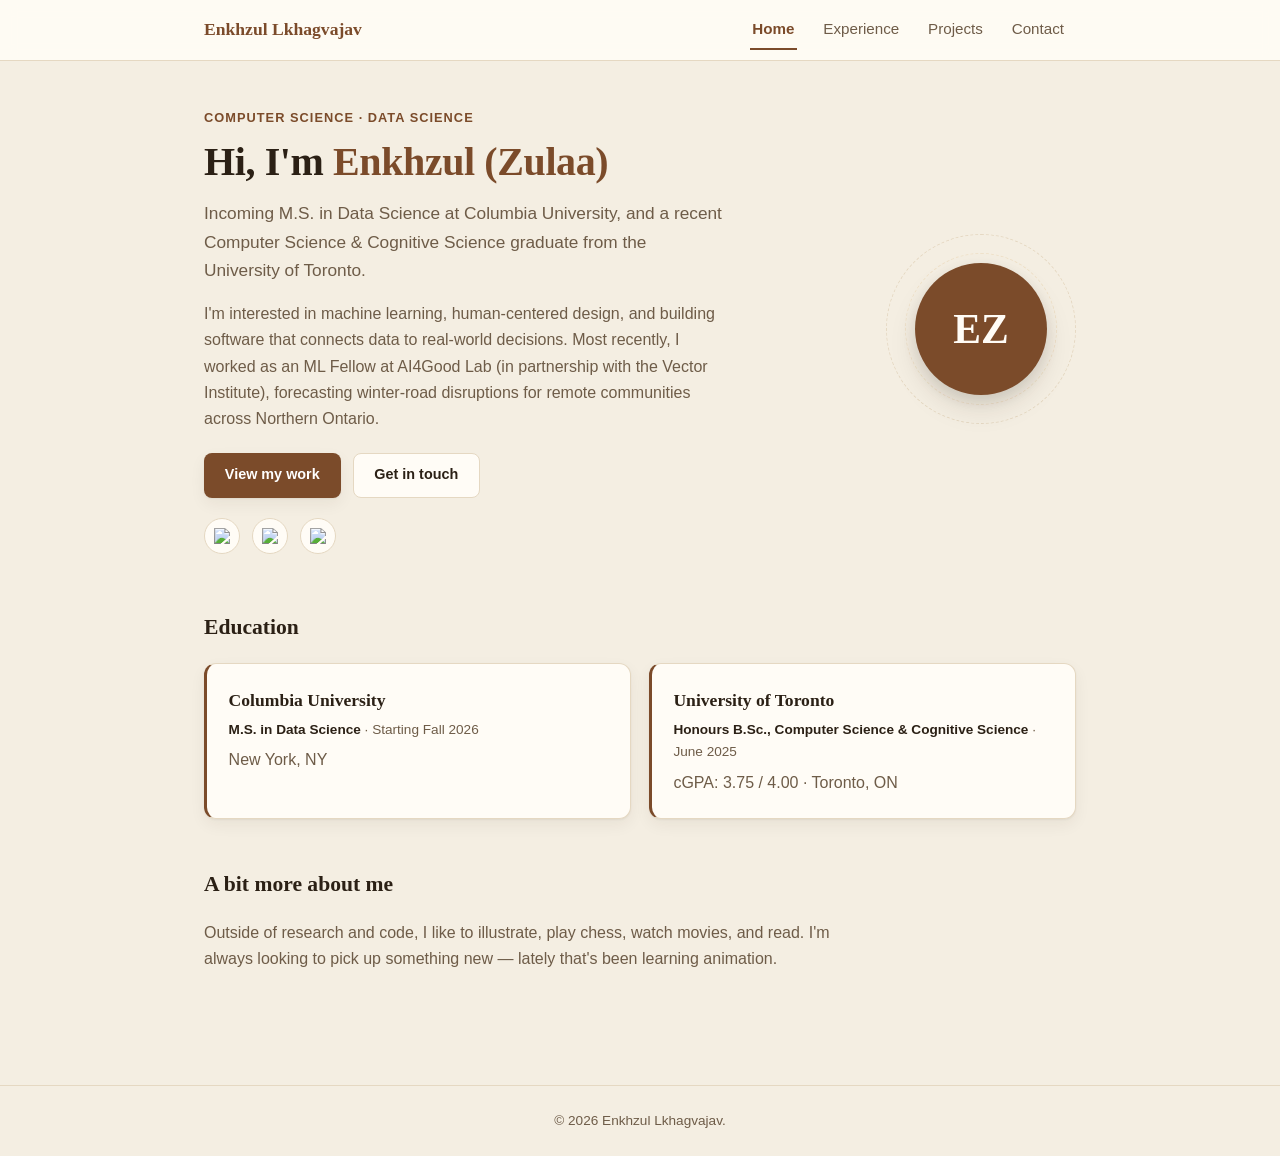
==== index.html @ 67dcfff5 "Update website" ====
<!DOCTYPE html>
<html>
  <head>
    <meta name="viewport" content="width=device-width, initial-scale=1.0" />
    <link rel="stylesheet" href="style.css" />
    <title>Enkhzul Lkhagvajav</title>
  </head>
  <body id="profile">
    <header>
      <div class="nav-inner">
        <a href="index.html" class="brand">Enkhzul Lkhagvajav</a>
        <ul id="navbar">
          <li><a href="index.html" id="active">Home</a></li>
          <li><a href="experience.html">Experience</a></li>
          <li><a href="projects.html">Projects</a></li>
          <li><a href="contact.html">Contact</a></li>
        </ul>
      </div>
    </header>
    <main>
      <section class="hero">
        <div class="hero-text">
          <span class="eyebrow">Computer Science &middot; Data Science</span>
          <h1>Hi, I'm <span class="name-accent">Enkhzul (Zulaa)</span></h1>
          <p class="tagline">
            Incoming M.S. in Data Science at Columbia University, and a recent
            Computer Science &amp; Cognitive Science graduate from the
            University of Toronto.
          </p>
          <p class="lead">
            I'm interested in machine learning, human-centered design, and
            building software that connects data to real-world decisions.
            Most recently, I worked as an ML Fellow at AI4Good Lab (in
            partnership with the Vector Institute), forecasting winter-road
            disruptions for remote communities across Northern Ontario.
          </p>
          <div class="cta-row">
            <a href="projects.html" class="btn btn-primary">View my work</a>
            <a href="contact.html" class="btn btn-secondary">Get in touch</a>
          </div>
          <div class="social-row">
            <a href="https://github.com/Zulaa123" aria-label="GitHub">
              <img src="logos/github.png" alt="GitHub" />
            </a>
            <a href="https://www.linkedin.com/in/lk-zul/" aria-label="LinkedIn">
              <img src="logos/linkedin.png" alt="LinkedIn" />
            </a>
            <a
              href="mailto:zulaa.lkhagvajav@mail.utoronto.ca?subject=More%20info...&body=I%20was%20on%20your%20website%20and%20would%20like%20to%20learn%20more%20about%3A%0D%0A%0D%0A"
              aria-label="Email"
            >
              <img src="logos/email.png" alt="Email" />
            </a>
          </div>
        </div>
        <div class="hero-visual" aria-hidden="true">
          <div class="hero-ring"></div>
          <div class="monogram">EZ</div>
        </div>
      </section>

      <section>
        <h2>Education</h2>
        <div class="card-grid">
          <div class="info-card">
            <h3>Columbia University</h3>
            <p class="meta"><strong>M.S. in Data Science</strong> &middot; Starting Fall 2026</p>
            <p>New York, NY</p>
          </div>
          <div class="info-card">
            <h3>University of Toronto</h3>
            <p class="meta">
              <strong>Honours B.Sc., Computer Science &amp; Cognitive Science</strong>
              &middot; June 2025
            </p>
            <p>cGPA: 3.75 / 4.00 &middot; Toronto, ON</p>
          </div>
        </div>
      </section>

      <section>
        <h2>A bit more about me</h2>
        <p class="lead" style="max-width: 640px">
          Outside of research and code, I like to illustrate, play chess,
          watch movies, and read. I'm always looking to pick up something
          new &mdash; lately that's been learning animation.
        </p>
      </section>
    </main>
    <footer id="footer">
      <p>&copy; 2026 Enkhzul Lkhagvajav.</p>
    </footer>
  </body>
</html>
---- style.css ----
:root {
  --bg: #f4eee2;
  --surface: #fffcf6;
  --text: #2b2015;
  --text-muted: #6e5c48;
  --border: #e5d8c2;
  --accent: #7b4b2a;
  --accent-soft: #efe1c9;
  --gradient: linear-gradient(135deg, #6f4a2c 0%, #a8703f 100%);
  --font-serif: Georgia, "Iowan Old Style", "Palatino Linotype", "Book Antiqua", serif;
  --radius: 12px;
  --radius-sm: 8px;
  --shadow: 0 1px 2px rgba(43, 32, 21, 0.06), 0 6px 16px rgba(43, 32, 21, 0.06);
  --shadow-hover: 0 6px 14px rgba(43, 32, 21, 0.1), 0 14px 28px rgba(43, 32, 21, 0.1);
}

* {
  box-sizing: border-box;
  margin: 0;
  padding: 0;
}

body {
  font-family: -apple-system, BlinkMacSystemFont, "Segoe UI", Roboto, Helvetica, Arial, sans-serif;
  background-color: var(--bg);
  color: var(--text);
  min-height: 100vh;
  line-height: 1.65;
}

img {
  max-width: 100%;
  display: block;
}

a {
  color: inherit;
}

/* ---------- Header / Nav ---------- */
header {
  position: fixed;
  top: 0;
  width: 100%;
  height: 3.8rem;
  background-color: rgba(255, 252, 246, 0.9);
  backdrop-filter: saturate(140%) blur(8px);
  -webkit-backdrop-filter: saturate(140%) blur(8px);
  border-bottom: 1px solid var(--border);
  display: flex;
  align-items: center;
  z-index: 100;
}

.nav-inner {
  width: 100%;
  max-width: 920px;
  margin: 0 auto;
  padding: 0 1.5rem;
  display: flex;
  align-items: center;
  justify-content: space-between;
}

.brand {
  font-family: var(--font-serif);
  font-weight: 700;
  font-size: 1.1rem;
  text-decoration: none;
  color: var(--accent);
}

ul#navbar {
  list-style-type: none;
  display: flex;
  gap: 0.3rem;
}

ul#navbar li {
  display: contents;
}

ul#navbar a {
  padding: 0.4rem 0.15rem;
  margin: 0 0.6rem;
  text-decoration: none;
  font-size: 0.95rem;
  font-weight: 500;
  color: var(--text-muted);
  border-bottom: 2px solid transparent;
  transition: color 0.15s ease, border-color 0.15s ease;
}

ul#navbar a:hover {
  color: var(--text);
  border-bottom-color: var(--border);
}

ul#navbar a#active {
  color: var(--accent);
  font-weight: 700;
  border-bottom-color: var(--accent);
}

/* ---------- Layout ---------- */
main {
  max-width: 920px;
  margin: 0 auto;
  padding: 6.5rem 1.5rem 4rem;
}

section {
  margin-bottom: 3rem;
}

h1 {
  font-family: var(--font-serif);
  font-size: 2.1rem;
  font-weight: 700;
  letter-spacing: -0.01em;
  color: var(--text);
}

h2 {
  font-family: var(--font-serif);
  font-size: 1.35rem;
  font-weight: 700;
  color: var(--text);
  margin-bottom: 1.1rem;
}

h3 {
  font-family: var(--font-serif);
  font-size: 1.1rem;
  font-weight: 700;
  color: var(--text);
}

p {
  color: var(--text-muted);
}

.eyebrow {
  display: inline-block;
  font-size: 0.8rem;
  font-weight: 700;
  text-transform: uppercase;
  letter-spacing: 0.08em;
  color: var(--accent);
  margin-bottom: 0.6rem;
}

/* ---------- Hero (Home) ---------- */
.hero {
  display: flex;
  align-items: center;
  gap: 2.5rem;
  margin-bottom: 3.5rem;
}

.hero-text {
  flex: 1 1 420px;
  max-width: 520px;
}

.hero h1 {
  font-size: 2.5rem;
  line-height: 1.2;
  margin-bottom: 0.85rem;
}

.name-accent {
  color: var(--accent);
}

.tagline {
  font-size: 1.08rem;
  color: var(--text-muted);
  margin-bottom: 1rem;
}

.hero p.lead {
  font-size: 1rem;
  color: var(--text-muted);
  margin-bottom: 1rem;
}

.hero-visual {
  position: relative;
  flex: 0 0 auto;
  width: 190px;
  height: 190px;
  display: flex;
  align-items: center;
  justify-content: center;
  margin-left: auto;
}

.hero-ring {
  position: absolute;
  width: 100%;
  height: 100%;
  border-radius: 50%;
  border: 1px dashed var(--border);
}

.hero-ring::before {
  content: "";
  position: absolute;
  inset: 18px;
  border-radius: 50%;
  border: 1px dashed var(--accent-soft);
}

.monogram {
  position: relative;
  width: 132px;
  height: 132px;
  border-radius: 50%;
  background-color: var(--accent);
  color: #fffcf6;
  display: flex;
  align-items: center;
  justify-content: center;
  font-family: var(--font-serif);
  font-size: 2.6rem;
  font-weight: 700;
  box-shadow: var(--shadow-hover);
  z-index: 1;
}

.cta-row {
  display: flex;
  gap: 0.75rem;
  margin-top: 1.25rem;
  flex-wrap: wrap;
}

.btn {
  display: inline-flex;
  align-items: center;
  gap: 0.4rem;
  padding: 0.6rem 1.3rem;
  border-radius: var(--radius-sm);
  font-weight: 700;
  font-size: 0.9rem;
  text-decoration: none;
  transition: transform 0.15s ease, box-shadow 0.15s ease, filter 0.15s ease, background-color 0.15s ease;
}

.btn-primary {
  background-color: var(--accent);
  color: #fff;
  box-shadow: var(--shadow);
}

.btn-primary:hover {
  background-color: #63401f;
  transform: translateY(-1px);
  box-shadow: var(--shadow-hover);
}

.btn-secondary {
  background-color: var(--surface);
  color: var(--text);
  border: 1px solid var(--border);
}

.btn-secondary:hover {
  border-color: var(--accent);
  color: var(--accent);
  transform: translateY(-1px);
}

.social-row {
  display: flex;
  gap: 0.75rem;
  margin-top: 1.25rem;
}

.social-row a {
  width: 36px;
  height: 36px;
  border-radius: 50%;
  background-color: var(--surface);
  border: 1px solid var(--border);
  display: flex;
  align-items: center;
  justify-content: center;
  transition: transform 0.15s ease, box-shadow 0.15s ease, border-color 0.15s ease, background-color 0.15s ease;
}

.social-row a:hover {
  border-color: var(--accent);
  transform: translateY(-2px);
  box-shadow: var(--shadow-hover);
  background-color: var(--accent);
}

.social-row a:hover img {
  filter: brightness(0) invert(1);
}

.social-row img {
  width: 16px;
  height: 16px;
  object-fit: contain;
}

/* ---------- Highlight / Education cards ---------- */
.card-grid {
  display: grid;
  grid-template-columns: repeat(auto-fit, minmax(240px, 1fr));
  gap: 1.1rem;
}

.info-card {
  position: relative;
  background-color: var(--surface);
  border: 1px solid var(--border);
  border-left: 3px solid var(--accent);
  border-radius: var(--radius);
  padding: 1.35rem;
  box-shadow: var(--shadow);
  transition: box-shadow 0.15s ease, transform 0.15s ease;
}

.info-card:hover {
  box-shadow: var(--shadow-hover);
  transform: translateY(-2px);
}

.info-card h3 {
  margin-bottom: 0.25rem;
}

.info-card .meta {
  font-size: 0.85rem;
  color: var(--text-muted);
  margin-bottom: 0.4rem;
}

.info-card .meta strong {
  color: var(--text);
}

/* ---------- Timeline (Experience) ---------- */
.timeline {
  display: flex;
  flex-direction: column;
  gap: 1.25rem;
}

.timeline-item {
  position: relative;
  background-color: var(--surface);
  border: 1px solid var(--border);
  border-left: 3px solid var(--accent);
  border-radius: var(--radius);
  padding: 1.25rem 1.5rem 1.25rem 1.75rem;
  box-shadow: var(--shadow);
  transition: box-shadow 0.15s ease, transform 0.15s ease;
}

.timeline-item:hover {
  box-shadow: var(--shadow-hover);
  transform: translateY(-2px);
}

.timeline-header {
  display: flex;
  justify-content: space-between;
  align-items: baseline;
  flex-wrap: wrap;
  gap: 0.4rem;
  margin-bottom: 0.15rem;
}

.timeline-role {
  font-weight: 700;
  font-size: 1rem;
}

.timeline-date {
  font-size: 0.82rem;
  font-weight: 700;
  color: var(--accent);
  white-space: nowrap;
}

.timeline-org {
  font-size: 0.9rem;
  color: var(--text-muted);
  margin-bottom: 0.75rem;
}

.timeline-item ul {
  padding-left: 1.15rem;
  color: var(--text-muted);
}

.timeline-item li {
  margin-bottom: 0.4rem;
  font-size: 0.95rem;
}

/* ---------- Projects ---------- */
.project-grid {
  display: flex;
  flex-direction: column;
  gap: 1.5rem;
}

.project-card {
  background-color: var(--surface);
  border: 1px solid var(--border);
  border-top: 3px solid var(--accent);
  border-radius: var(--radius);
  display: flex;
  flex-direction: column;
  overflow: hidden;
  box-shadow: var(--shadow);
  transition: box-shadow 0.15s ease, transform 0.15s ease;
}

.project-card:hover {
  box-shadow: var(--shadow-hover);
  transform: translateY(-3px);
}

.project-body {
  padding: 1.75rem 2rem;
  text-align: left;
  flex: 1;
  display: flex;
  flex-wrap: wrap;
  gap: 1.5rem 2.5rem;
}

.project-header {
  flex: 1 1 220px;
  max-width: 260px;
  display: flex;
  flex-direction: column;
}

.project-header h3 {
  margin-bottom: 0.4rem;
}

.project-tagline {
  font-size: 0.88rem;
  font-style: italic;
  color: var(--text-muted);
  margin-bottom: 0.75rem;
}

.project-body p {
  font-size: 0.92rem;
  margin: 0.5rem 0 1rem;
}

.project-link {
  display: inline-flex;
  align-items: center;
  gap: 0.35rem;
  font-size: 0.82rem;
  font-weight: 700;
  color: var(--accent);
  text-decoration: none;
  margin-bottom: 0.9rem;
}

.project-link:hover {
  text-decoration: underline;
}

.project-link img {
  width: 14px;
  height: 14px;
}

.project-list {
  list-style: disc;
  padding-left: 1.15rem;
  margin: 0;
  flex: 2 1 320px;
}

.project-list li {
  font-size: 0.92rem;
  color: var(--text-muted);
  margin-bottom: 0.45rem;
}

.project-list li:last-child {
  margin-bottom: 0;
}

.tag-row {
  display: flex;
  flex-wrap: wrap;
  gap: 0.4rem;
  margin-top: 0.75rem;
}

.tag {
  font-size: 0.75rem;
  font-weight: 700;
  color: var(--accent);
  background-color: var(--accent-soft);
  padding: 0.22rem 0.6rem;
  border-radius: 6px;
}

/* ---------- Skills ---------- */
.skills-row {
  display: flex;
  flex-wrap: wrap;
  gap: 0.75rem;
  margin-top: 1rem;
}

.skill-chip {
  display: flex;
  align-items: center;
  gap: 0.5rem;
  background-color: var(--surface);
  border: 1px solid var(--border);
  border-radius: var(--radius-sm);
  padding: 0.5rem 1rem 0.5rem 0.6rem;
  font-size: 0.88rem;
  font-weight: 700;
  box-shadow: var(--shadow);
  transition: transform 0.15s ease, box-shadow 0.15s ease;
}

.skill-chip:hover {
  transform: translateY(-2px);
  box-shadow: var(--shadow-hover);
}

.skill-chip img {
  width: 18px;
  height: 18px;
  object-fit: contain;
}

/* ---------- Contact ---------- */
.contact-card {
  position: relative;
  background-color: var(--surface);
  border: 1px solid var(--border);
  border-top: 3px solid var(--accent);
  border-radius: var(--radius);
  padding: 2.75rem 2rem;
  text-align: center;
  max-width: 440px;
  margin: 0 auto;
  box-shadow: var(--shadow);
}

.contact-card h1 {
  margin-bottom: 0.4rem;
}

.contact-card p {
  max-width: 36ch;
  margin: 0.75rem auto 0;
}

.contact-card .social-row {
  justify-content: center;
}

/* ---------- Footer ---------- */
footer {
  border-top: 1px solid var(--border);
  padding: 1.5rem;
  text-align: center;
}

footer p {
  color: var(--text-muted);
  font-size: 0.85rem;
}

/* ---------- Responsive ---------- */
@media only screen and (max-width: 720px) {
  .hero {
    flex-direction: column-reverse;
    text-align: center;
    gap: 2rem;
  }

  .hero-text {
    max-width: 100%;
  }

  .hero h1 {
    font-size: 2.1rem;
  }

  .hero-visual {
    width: 150px;
    height: 150px;
    margin: 0 auto;
  }

  .monogram {
    width: 108px;
    height: 108px;
    font-size: 2.1rem;
  }

  .cta-row,
  .social-row {
    justify-content: center;
  }

  main {
    padding-top: 6rem;
  }

  .nav-inner {
    flex-direction: column;
    gap: 0.25rem;
    padding: 0.5rem 1rem;
  }

  header {
    height: auto;
    padding: 0.4rem 0;
  }

  ul#navbar {
    gap: 0.1rem;
  }
}
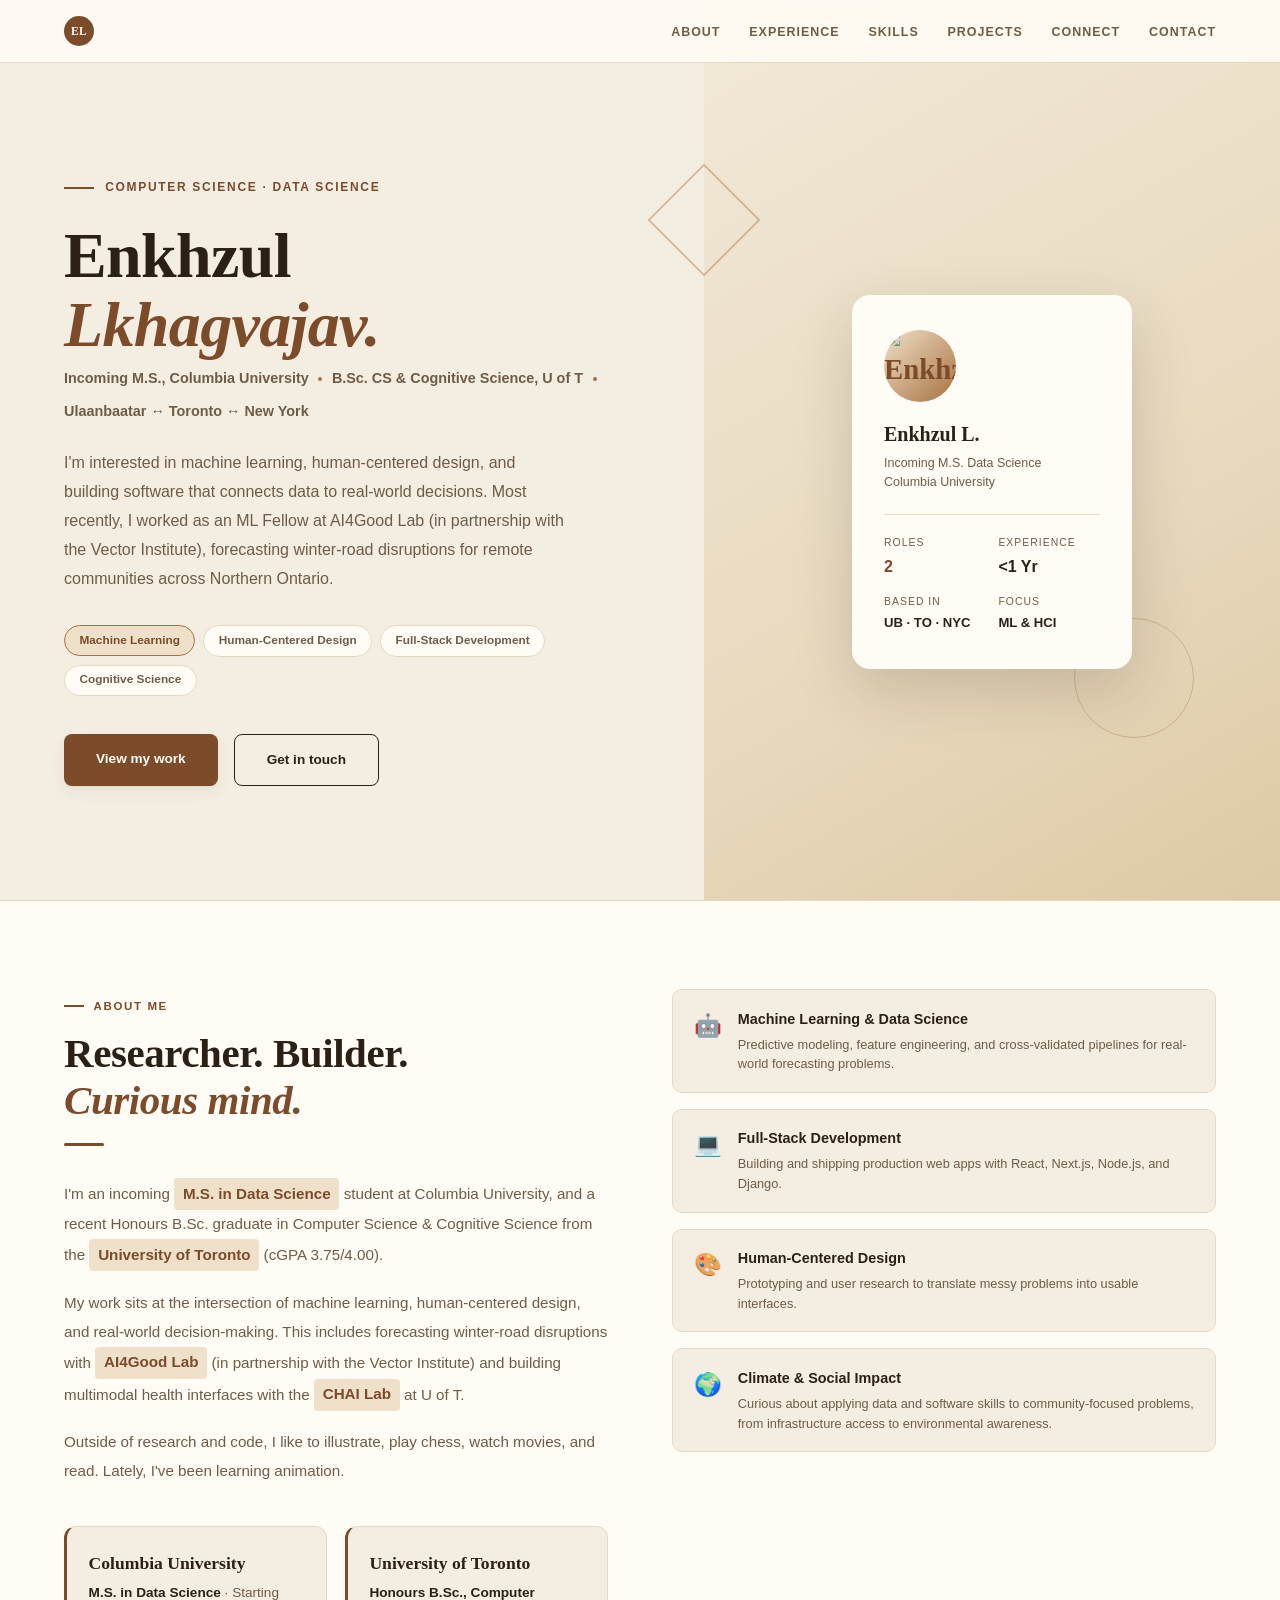
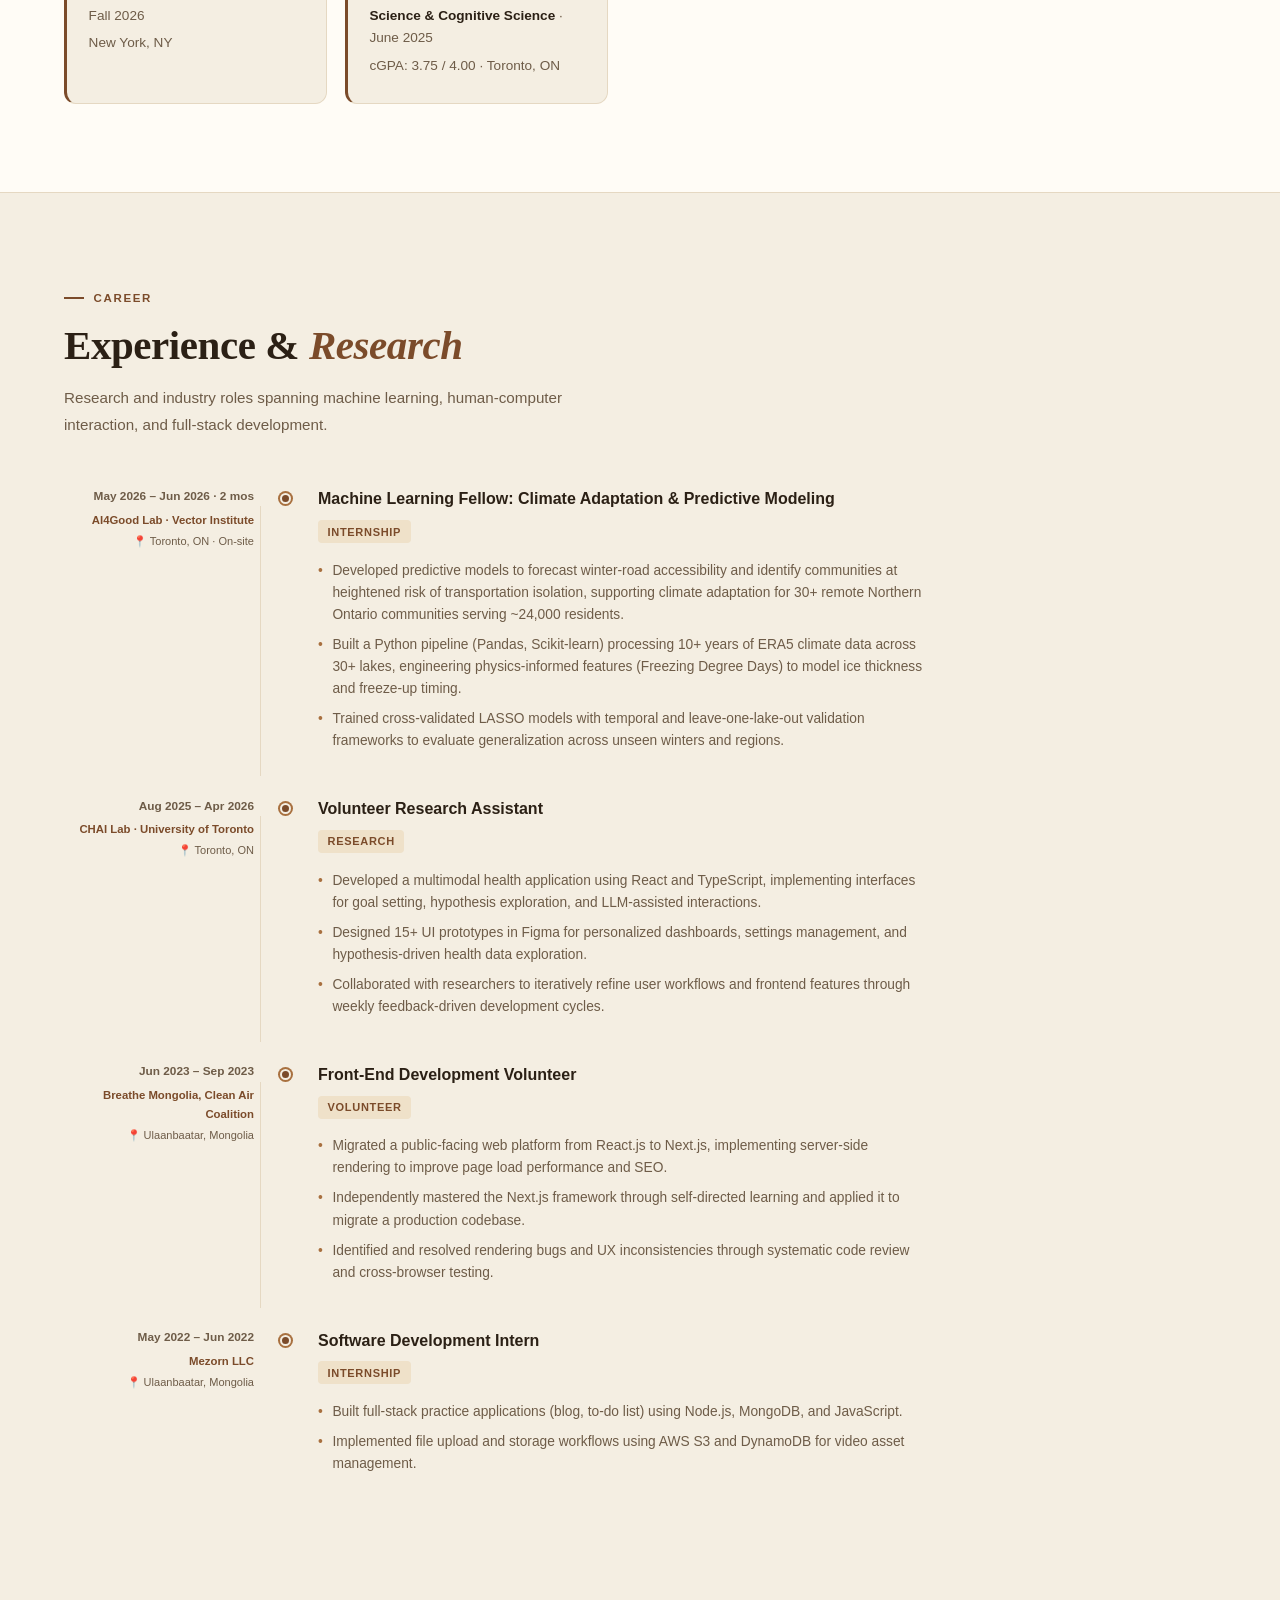
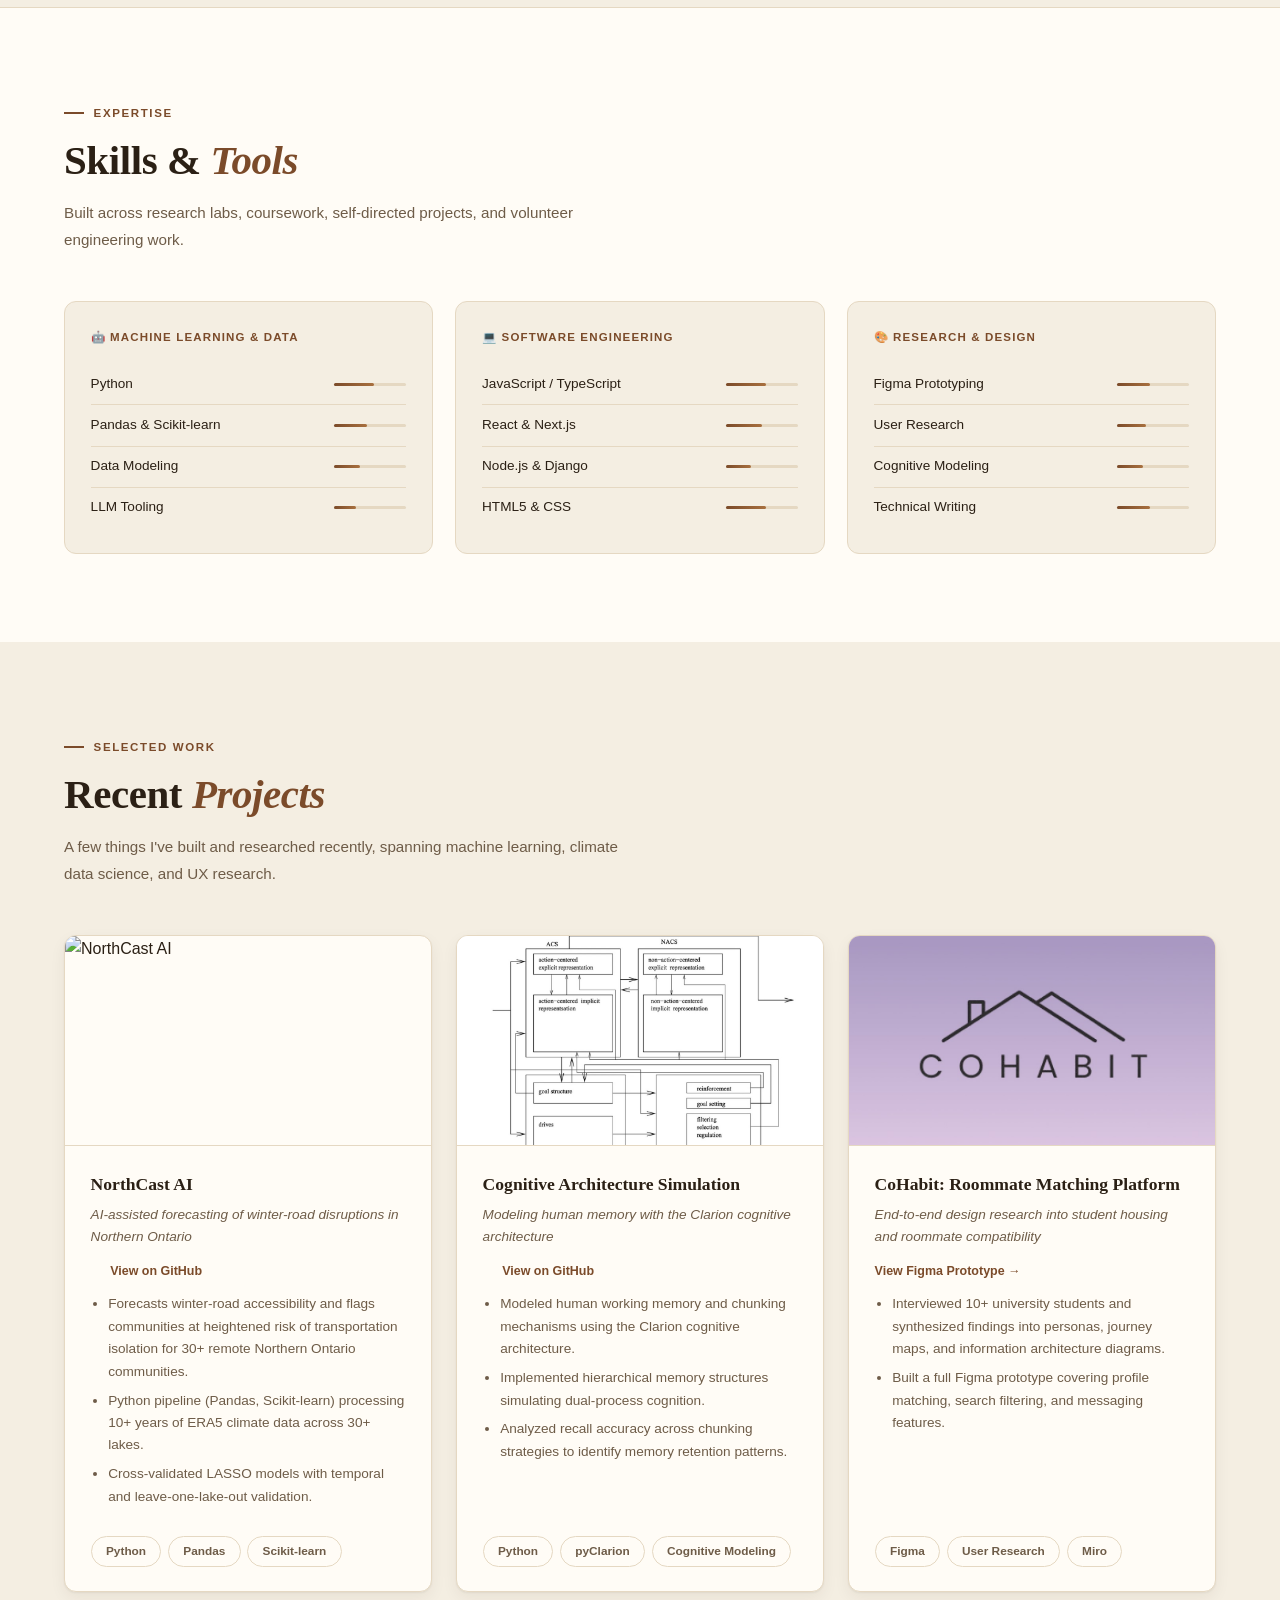
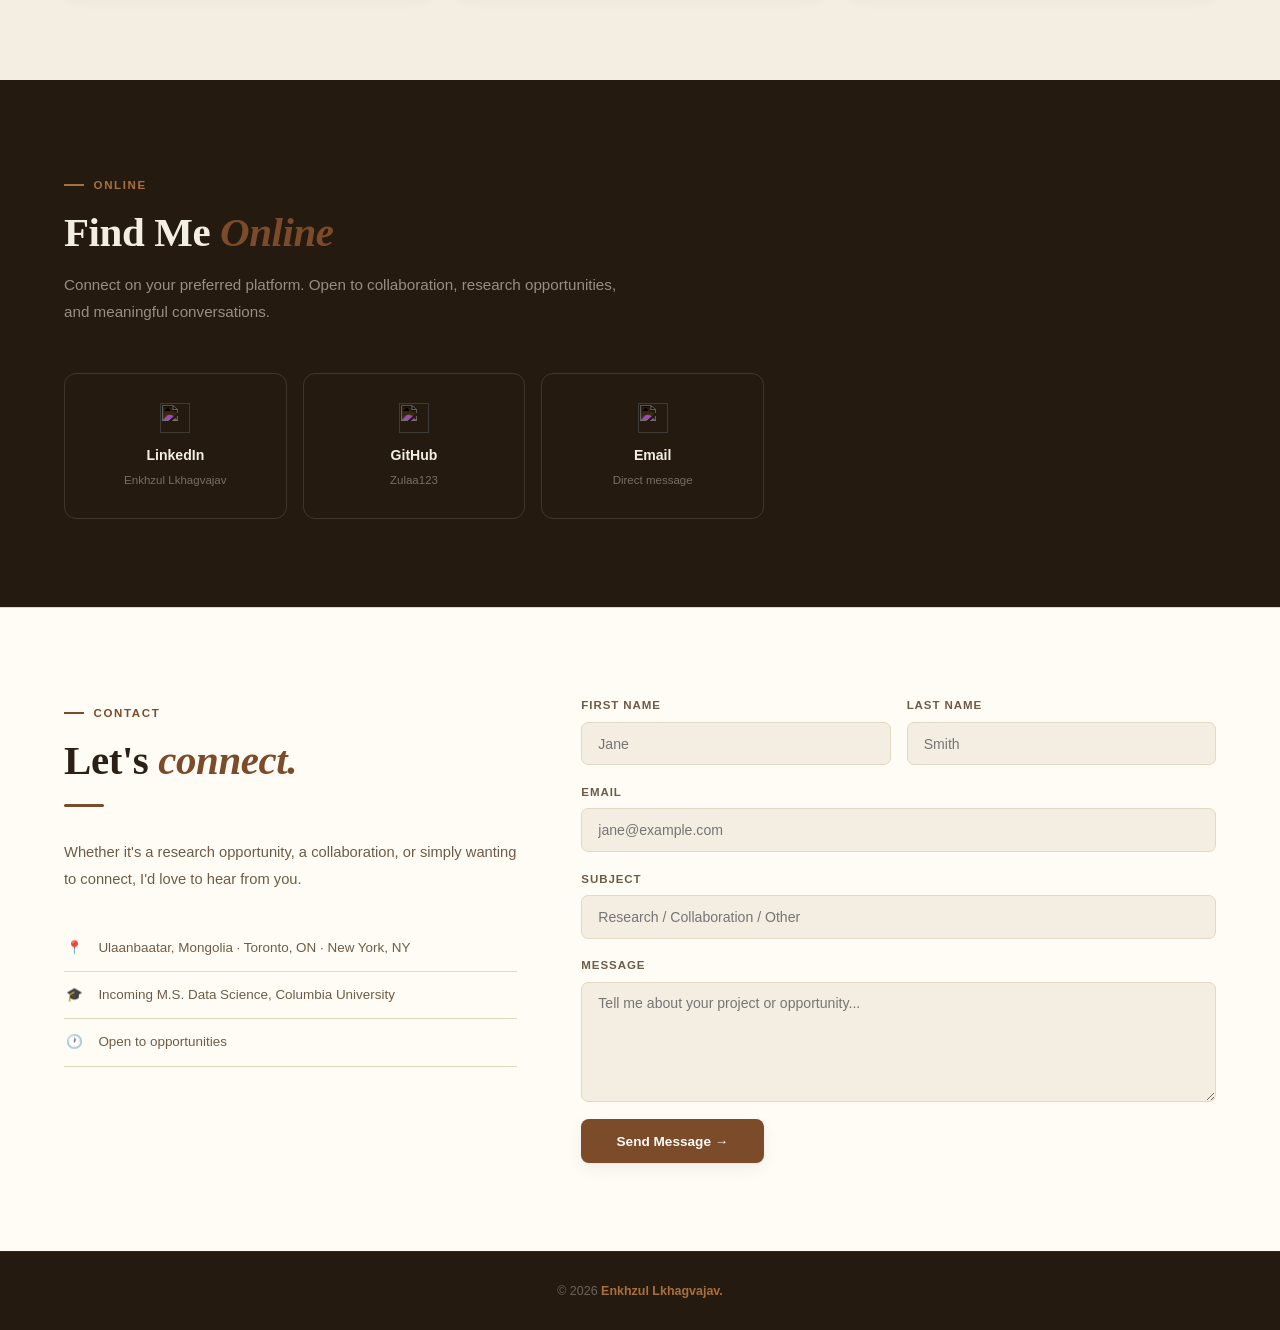
==== commit 4213576a: "Update the website" ====
--- a/index.html
+++ b/index.html
@@ -1,94 +1,691 @@
-<!DOCTYPE html>
-<html>
+<!doctype html>
+<html lang="en">
   <head>
+    <meta charset="UTF-8" />
     <meta name="viewport" content="width=device-width, initial-scale=1.0" />
     <link rel="stylesheet" href="style.css" />
     <title>Enkhzul Lkhagvajav</title>
   </head>
-  <body id="profile">
-    <header>
-      <div class="nav-inner">
-        <a href="index.html" class="brand">Enkhzul Lkhagvajav</a>
-        <ul id="navbar">
-          <li><a href="index.html" id="active">Home</a></li>
-          <li><a href="experience.html">Experience</a></li>
-          <li><a href="projects.html">Projects</a></li>
-          <li><a href="contact.html">Contact</a></li>
-        </ul>
-      </div>
-    </header>
-    <main>
-      <section class="hero">
-        <div class="hero-text">
-          <span class="eyebrow">Computer Science &middot; Data Science</span>
-          <h1>Hi, I'm <span class="name-accent">Enkhzul (Zulaa)</span></h1>
-          <p class="tagline">
-            Incoming M.S. in Data Science at Columbia University, and a recent
-            Computer Science &amp; Cognitive Science graduate from the
-            University of Toronto.
+  <body>
+    <nav>
+      <div class="nav-brand">
+        <span class="nav-monogram">EL</span>
+      </div>
+      <ul class="nav-links">
+        <li><a href="#about">About</a></li>
+        <li><a href="#experience">Experience</a></li>
+        <li><a href="#skills">Skills</a></li>
+        <li><a href="#projects">Projects</a></li>
+        <li><a href="#connect">Connect</a></li>
+        <li><a href="#contact">Contact</a></li>
+      </ul>
+    </nav>
+
+    <!-- HERO -->
+    <div class="hero">
+      <div class="hero-left">
+        <div class="eyebrow">Computer Science &middot; Data Science</div>
+        <h1>Enkhzul<br /><em>Lkhagvajav.</em></h1>
+        <div class="hero-role">
+          <span>Incoming M.S., Columbia University</span>
+          <div class="dot"></div>
+          <span>B.Sc. CS &amp; Cognitive Science, U of T</span>
+          <div class="dot"></div>
+          <span>Ulaanbaatar &harr; Toronto &harr; New York</span>
+        </div>
+        <p class="hero-bio">
+          I'm interested in machine learning, human-centered design, and
+          building software that connects data to real-world decisions. Most
+          recently, I worked as an ML Fellow at AI4Good Lab (in partnership with
+          the Vector Institute), forecasting winter-road disruptions for remote
+          communities across Northern Ontario.
+        </p>
+        <div class="tags">
+          <span class="tag accent">Machine Learning</span>
+          <span class="tag">Human-Centered Design</span>
+          <span class="tag">Full-Stack Development</span>
+          <span class="tag">Cognitive Science</span>
+        </div>
+        <div class="cta-row">
+          <a href="#projects" class="btn btn-primary">View my work</a>
+          <a href="#contact" class="btn btn-outline">Get in touch</a>
+        </div>
+      </div>
+
+      <div class="hero-right">
+        <div class="profile-card">
+          <div class="avatar">
+            <img src="portrait.jpg" alt="Enkhzul Lkhagvajav" />
+          </div>
+          <div class="profile-name">Enkhzul L.</div>
+          <div class="profile-sub">
+            Incoming M.S. Data Science<br />Columbia University
+          </div>
+          <div class="profile-stats">
+            <div>
+              <div class="pstat-label">Roles</div>
+              <div class="pstat-val accent">2</div>
+            </div>
+            <div>
+              <div class="pstat-label">Experience</div>
+              <div class="pstat-val">&lt;1 Yr</div>
+            </div>
+            <div>
+              <div class="pstat-label">Based In</div>
+              <div class="pstat-val" style="font-size: 0.82rem">
+                UB &middot; TO &middot; NYC
+              </div>
+            </div>
+            <div>
+              <div class="pstat-label">Focus</div>
+              <div class="pstat-val" style="font-size: 0.82rem">
+                ML &amp; HCI
+              </div>
+            </div>
+          </div>
+        </div>
+      </div>
+    </div>
+
+    <!-- ABOUT -->
+    <section id="about">
+      <div class="about-grid">
+        <div>
+          <div class="section-label">About Me</div>
+          <h2>Researcher. Builder.<br /><em>Curious mind.</em></h2>
+          <div class="divider"></div>
+          <div class="about-copy">
+            <p>
+              I'm an incoming
+              <span class="highlight">M.S. in Data Science</span>
+              student at Columbia University, and a recent Honours B.Sc.
+              graduate in Computer Science &amp; Cognitive Science from the
+              <span class="highlight">University of Toronto</span> (cGPA
+              3.75/4.00).
+            </p>
+            <p>
+              My work sits at the intersection of machine learning,
+              human-centered design, and real-world decision-making. This
+              includes forecasting winter-road disruptions with
+              <span class="highlight">AI4Good Lab</span> (in partnership with
+              the Vector Institute) and building multimodal health interfaces
+              with the <span class="highlight">CHAI Lab</span> at U of T.
+            </p>
+            <p>
+              Outside of research and code, I like to illustrate, play chess,
+              watch movies, and read. Lately, I've been learning animation.
+            </p>
+          </div>
+          <div class="edu-row">
+            <div class="edu-card">
+              <h3>Columbia University</h3>
+              <p class="meta">
+                <strong>M.S. in Data Science</strong> &middot; Starting Fall
+                2026
+              </p>
+              <p class="meta">New York, NY</p>
+            </div>
+            <div class="edu-card">
+              <h3>University of Toronto</h3>
+              <p class="meta">
+                <strong
+                  >Honours B.Sc., Computer Science &amp; Cognitive
+                  Science</strong
+                >
+                &middot; June 2025
+              </p>
+              <p class="meta">cGPA: 3.75 / 4.00 &middot; Toronto, ON</p>
+            </div>
+          </div>
+        </div>
+        <div class="pillars fade-up">
+          <div class="pillar">
+            <div class="pillar-icon">🤖</div>
+            <div>
+              <div class="pillar-title">
+                Machine Learning &amp; Data Science
+              </div>
+              <div class="pillar-body">
+                Predictive modeling, feature engineering, and cross-validated
+                pipelines for real-world forecasting problems.
+              </div>
+            </div>
+          </div>
+          <div class="pillar">
+            <div class="pillar-icon">💻</div>
+            <div>
+              <div class="pillar-title">Full-Stack Development</div>
+              <div class="pillar-body">
+                Building and shipping production web apps with React, Next.js,
+                Node.js, and Django.
+              </div>
+            </div>
+          </div>
+          <div class="pillar">
+            <div class="pillar-icon">🎨</div>
+            <div>
+              <div class="pillar-title">Human-Centered Design</div>
+              <div class="pillar-body">
+                Prototyping and user research to translate messy problems into
+                usable interfaces.
+              </div>
+            </div>
+          </div>
+          <div class="pillar">
+            <div class="pillar-icon">🌍</div>
+            <div>
+              <div class="pillar-title">Climate &amp; Social Impact</div>
+              <div class="pillar-body">
+                Curious about applying data and software skills to
+                community-focused problems, from infrastructure access to
+                environmental awareness.
+              </div>
+            </div>
+          </div>
+        </div>
+      </div>
+    </section>
+
+    <!-- EXPERIENCE -->
+    <section id="experience">
+      <div class="section-label">Career</div>
+      <h2>Experience &amp;<em> Research</em></h2>
+      <p class="lead">
+        Research and industry roles spanning machine learning, human-computer
+        interaction, and full-stack development.
+      </p>
+
+      <div class="timeline">
+        <div class="tl-item fade-up">
+          <div class="tl-meta">
+            <div class="tl-date">May 2026 &ndash; Jun 2026 &middot; 2 mos</div>
+            <div class="tl-org">AI4Good Lab &middot; Vector Institute</div>
+            <div class="tl-loc">📍 Toronto, ON &middot; On-site</div>
+          </div>
+          <div class="tl-content">
+            <div class="tl-title">
+              Machine Learning Fellow: Climate Adaptation &amp; Predictive
+              Modeling
+            </div>
+            <div class="tl-type">Internship</div>
+            <ul class="tl-bullets">
+              <li>
+                Developed predictive models to forecast winter-road
+                accessibility and identify communities at heightened risk of
+                transportation isolation, supporting climate adaptation for 30+
+                remote Northern Ontario communities serving ~24,000 residents.
+              </li>
+              <li>
+                Built a Python pipeline (Pandas, Scikit-learn) processing 10+
+                years of ERA5 climate data across 30+ lakes, engineering
+                physics-informed features (Freezing Degree Days) to model ice
+                thickness and freeze-up timing.
+              </li>
+              <li>
+                Trained cross-validated LASSO models with temporal and
+                leave-one-lake-out validation frameworks to evaluate
+                generalization across unseen winters and regions.
+              </li>
+            </ul>
+          </div>
+        </div>
+
+        <div class="tl-item fade-up">
+          <div class="tl-meta">
+            <div class="tl-date">Aug 2025 &ndash; Apr 2026</div>
+            <div class="tl-org">CHAI Lab &middot; University of Toronto</div>
+            <div class="tl-loc">📍 Toronto, ON</div>
+          </div>
+          <div class="tl-content">
+            <div class="tl-title">Volunteer Research Assistant</div>
+            <div class="tl-type">Research</div>
+            <ul class="tl-bullets">
+              <li>
+                Developed a multimodal health application using React and
+                TypeScript, implementing interfaces for goal setting, hypothesis
+                exploration, and LLM-assisted interactions.
+              </li>
+              <li>
+                Designed 15+ UI prototypes in Figma for personalized dashboards,
+                settings management, and hypothesis-driven health data
+                exploration.
+              </li>
+              <li>
+                Collaborated with researchers to iteratively refine user
+                workflows and frontend features through weekly feedback-driven
+                development cycles.
+              </li>
+            </ul>
+          </div>
+        </div>
+
+        <div class="tl-item fade-up">
+          <div class="tl-meta">
+            <div class="tl-date">Jun 2023 &ndash; Sep 2023</div>
+            <div class="tl-org">Breathe Mongolia, Clean Air Coalition</div>
+            <div class="tl-loc">📍 Ulaanbaatar, Mongolia</div>
+          </div>
+          <div class="tl-content">
+            <div class="tl-title">Front-End Development Volunteer</div>
+            <div class="tl-type">Volunteer</div>
+            <ul class="tl-bullets">
+              <li>
+                Migrated a public-facing web platform from React.js to Next.js,
+                implementing server-side rendering to improve page load
+                performance and SEO.
+              </li>
+              <li>
+                Independently mastered the Next.js framework through
+                self-directed learning and applied it to migrate a production
+                codebase.
+              </li>
+              <li>
+                Identified and resolved rendering bugs and UX inconsistencies
+                through systematic code review and cross-browser testing.
+              </li>
+            </ul>
+          </div>
+        </div>
+
+        <div class="tl-item fade-up">
+          <div class="tl-meta">
+            <div class="tl-date">May 2022 &ndash; Jun 2022</div>
+            <div class="tl-org">Mezorn LLC</div>
+            <div class="tl-loc">📍 Ulaanbaatar, Mongolia</div>
+          </div>
+          <div class="tl-content">
+            <div class="tl-title">Software Development Intern</div>
+            <div class="tl-type">Internship</div>
+            <ul class="tl-bullets">
+              <li>
+                Built full-stack practice applications (blog, to-do list) using
+                Node.js, MongoDB, and JavaScript.
+              </li>
+              <li>
+                Implemented file upload and storage workflows using AWS S3 and
+                DynamoDB for video asset management.
+              </li>
+            </ul>
+          </div>
+        </div>
+      </div>
+    </section>
+
+    <!-- SKILLS -->
+    <section id="skills">
+      <div class="section-label">Expertise</div>
+      <h2>Skills &amp;<em> Tools</em></h2>
+      <p class="lead">
+        Built across research labs, coursework, self-directed projects, and
+        volunteer engineering work.
+      </p>
+
+      <div class="skills-wrap">
+        <div class="skill-group fade-up">
+          <div class="sg-title">🤖 Machine Learning &amp; Data</div>
+          <div class="sk">
+            Python
+            <div class="bar-wrap">
+              <div class="bar" style="width: 55%"></div>
+            </div>
+          </div>
+          <div class="sk">
+            Pandas &amp; Scikit-learn
+            <div class="bar-wrap">
+              <div class="bar" style="width: 45%"></div>
+            </div>
+          </div>
+          <div class="sk">
+            Data Modeling
+            <div class="bar-wrap">
+              <div class="bar" style="width: 35%"></div>
+            </div>
+          </div>
+          <div class="sk">
+            LLM Tooling
+            <div class="bar-wrap">
+              <div class="bar" style="width: 30%"></div>
+            </div>
+          </div>
+        </div>
+        <div class="skill-group fade-up">
+          <div class="sg-title">💻 Software Engineering</div>
+          <div class="sk">
+            JavaScript / TypeScript
+            <div class="bar-wrap">
+              <div class="bar" style="width: 55%"></div>
+            </div>
+          </div>
+          <div class="sk">
+            React &amp; Next.js
+            <div class="bar-wrap">
+              <div class="bar" style="width: 50%"></div>
+            </div>
+          </div>
+          <div class="sk">
+            Node.js &amp; Django
+            <div class="bar-wrap">
+              <div class="bar" style="width: 35%"></div>
+            </div>
+          </div>
+          <div class="sk">
+            HTML5 &amp; CSS
+            <div class="bar-wrap">
+              <div class="bar" style="width: 55%"></div>
+            </div>
+          </div>
+        </div>
+        <div class="skill-group fade-up">
+          <div class="sg-title">🎨 Research &amp; Design</div>
+          <div class="sk">
+            Figma Prototyping
+            <div class="bar-wrap">
+              <div class="bar" style="width: 45%"></div>
+            </div>
+          </div>
+          <div class="sk">
+            User Research
+            <div class="bar-wrap">
+              <div class="bar" style="width: 40%"></div>
+            </div>
+          </div>
+          <div class="sk">
+            Cognitive Modeling
+            <div class="bar-wrap">
+              <div class="bar" style="width: 35%"></div>
+            </div>
+          </div>
+          <div class="sk">
+            Technical Writing
+            <div class="bar-wrap">
+              <div class="bar" style="width: 45%"></div>
+            </div>
+          </div>
+        </div>
+      </div>
+    </section>
+
+    <!-- PROJECTS -->
+    <section id="projects">
+      <div class="section-label">Selected Work</div>
+      <h2>Recent<em> Projects</em></h2>
+      <p class="lead">
+        A few things I've built and researched recently, spanning machine
+        learning, climate data science, and UX research.
+      </p>
+
+      <div class="project-grid">
+        <div class="project-card fade-up">
+          <img
+            class="project-thumb"
+            src="project1.png"
+            alt="NorthCast AI"
+            style="object-position: top"
+          />
+          <div class="project-body">
+            <h3>NorthCast AI</h3>
+            <p class="project-tagline">
+              AI-assisted forecasting of winter-road disruptions in Northern
+              Ontario
+            </p>
+            <a
+              class="project-link"
+              href="https://github.com/Zulaa123/NorthCast-App"
+              target="_blank"
+              rel="noopener noreferrer"
+            >
+              <img src="logos/github.png" alt="" />
+              View on GitHub
+            </a>
+            <ul class="project-list">
+              <li>
+                Forecasts winter-road accessibility and flags communities at
+                heightened risk of transportation isolation for 30+ remote
+                Northern Ontario communities.
+              </li>
+              <li>
+                Python pipeline (Pandas, Scikit-learn) processing 10+ years of
+                ERA5 climate data across 30+ lakes.
+              </li>
+              <li>
+                Cross-validated LASSO models with temporal and
+                leave-one-lake-out validation.
+              </li>
+            </ul>
+            <div class="tag-row">
+              <span class="tag">Python</span>
+              <span class="tag">Pandas</span>
+              <span class="tag">Scikit-learn</span>
+            </div>
+          </div>
+        </div>
+
+        <div class="project-card fade-up">
+          <img
+            class="project-thumb"
+            src="project2.jpg"
+            alt="Cognitive Architecture Simulation"
+            style="object-position: center 40%"
+          />
+          <div class="project-body">
+            <h3>Cognitive Architecture Simulation</h3>
+            <p class="project-tagline">
+              Modeling human memory with the Clarion cognitive architecture
+            </p>
+            <a
+              class="project-link"
+              href="https://github.com/Zulaa123/COG403"
+              target="_blank"
+              rel="noopener noreferrer"
+            >
+              <img src="logos/github.png" alt="" />
+              View on GitHub
+            </a>
+            <ul class="project-list">
+              <li>
+                Modeled human working memory and chunking mechanisms using the
+                Clarion cognitive architecture.
+              </li>
+              <li>
+                Implemented hierarchical memory structures simulating
+                dual-process cognition.
+              </li>
+              <li>
+                Analyzed recall accuracy across chunking strategies to identify
+                memory retention patterns.
+              </li>
+            </ul>
+            <div class="tag-row">
+              <span class="tag">Python</span>
+              <span class="tag">pyClarion</span>
+              <span class="tag">Cognitive Modeling</span>
+            </div>
+          </div>
+        </div>
+
+        <div class="project-card fade-up">
+          <img class="project-thumb" src="project3.jpg" alt="CoHabit" />
+          <div class="project-body">
+            <h3>CoHabit: Roommate Matching Platform</h3>
+            <p class="project-tagline">
+              End-to-end design research into student housing and roommate
+              compatibility
+            </p>
+            <a
+              class="project-link"
+              href="https://www.figma.com/proto/aGsH1XYBrSHhzXHX5ghicU/Innovation-Icons?node-id=171-4304&starting-point-node-id=81%3A441&t=dG0P9C77VWElxUgJ-1"
+              target="_blank"
+              rel="noopener noreferrer"
+            >
+              View Figma Prototype &rarr;
+            </a>
+            <ul class="project-list">
+              <li>
+                Interviewed 10+ university students and synthesized findings
+                into personas, journey maps, and information architecture
+                diagrams.
+              </li>
+              <li>
+                Built a full Figma prototype covering profile matching, search
+                filtering, and messaging features.
+              </li>
+            </ul>
+            <div class="tag-row">
+              <span class="tag">Figma</span>
+              <span class="tag">User Research</span>
+              <span class="tag">Miro</span>
+            </div>
+          </div>
+        </div>
+      </div>
+    </section>
+
+    <!-- CONNECT -->
+    <section id="connect">
+      <div class="section-label">Online</div>
+      <h2>Find Me<em> Online</em></h2>
+      <p class="lead">
+        Connect on your preferred platform. Open to collaboration, research
+        opportunities, and meaningful conversations.
+      </p>
+      <div class="connect-grid">
+        <a
+          href="https://www.linkedin.com/in/lk-zul/"
+          target="_blank"
+          rel="noopener noreferrer"
+          class="connect-card"
+        >
+          <img class="cc-icon" src="logos/linkedin.png" alt="" />
+          <div class="cc-name">LinkedIn</div>
+          <div class="cc-sub">Enkhzul Lkhagvajav</div>
+        </a>
+        <a
+          href="https://github.com/Zulaa123"
+          target="_blank"
+          rel="noopener noreferrer"
+          class="connect-card"
+        >
+          <img class="cc-icon" src="logos/github.png" alt="" />
+          <div class="cc-name">GitHub</div>
+          <div class="cc-sub">Zulaa123</div>
+        </a>
+        <a
+          href="mailto:zul221b@gmail.com?subject=More%20info...&body=I%20was%20on%20your%20website%20and%20would%20like%20to%20learn%20more%20about%3A%0D%0A%0D%0A"
+          class="connect-card"
+        >
+          <img class="cc-icon" src="logos/email.png" alt="" />
+          <div class="cc-name">Email</div>
+          <div class="cc-sub">Direct message</div>
+        </a>
+      </div>
+    </section>
+
+    <!-- CONTACT -->
+    <section id="contact">
+      <div class="contact-grid">
+        <div class="fade-up">
+          <div class="section-label">Contact</div>
+          <h2>Let's<em> connect.</em></h2>
+          <div class="divider"></div>
+          <p class="contact-info-body">
+            Whether it's a research opportunity, a collaboration, or simply
+            wanting to connect, I'd love to hear from you.
           </p>
-          <p class="lead">
-            I'm interested in machine learning, human-centered design, and
-            building software that connects data to real-world decisions.
-            Most recently, I worked as an ML Fellow at AI4Good Lab (in
-            partnership with the Vector Institute), forecasting winter-road
-            disruptions for remote communities across Northern Ontario.
-          </p>
-          <div class="cta-row">
-            <a href="projects.html" class="btn btn-primary">View my work</a>
-            <a href="contact.html" class="btn btn-secondary">Get in touch</a>
-          </div>
-          <div class="social-row">
-            <a href="https://github.com/Zulaa123" aria-label="GitHub">
-              <img src="logos/github.png" alt="GitHub" />
-            </a>
-            <a href="https://www.linkedin.com/in/lk-zul/" aria-label="LinkedIn">
-              <img src="logos/linkedin.png" alt="LinkedIn" />
-            </a>
-            <a
-              href="mailto:zulaa.lkhagvajav@mail.utoronto.ca?subject=More%20info...&body=I%20was%20on%20your%20website%20and%20would%20like%20to%20learn%20more%20about%3A%0D%0A%0D%0A"
-              aria-label="Email"
-            >
-              <img src="logos/email.png" alt="Email" />
-            </a>
-          </div>
-        </div>
-        <div class="hero-visual" aria-hidden="true">
-          <div class="hero-ring"></div>
-          <div class="monogram">EZ</div>
-        </div>
-      </section>
-
-      <section>
-        <h2>Education</h2>
-        <div class="card-grid">
-          <div class="info-card">
-            <h3>Columbia University</h3>
-            <p class="meta"><strong>M.S. in Data Science</strong> &middot; Starting Fall 2026</p>
-            <p>New York, NY</p>
-          </div>
-          <div class="info-card">
-            <h3>University of Toronto</h3>
-            <p class="meta">
-              <strong>Honours B.Sc., Computer Science &amp; Cognitive Science</strong>
-              &middot; June 2025
-            </p>
-            <p>cGPA: 3.75 / 4.00 &middot; Toronto, ON</p>
-          </div>
-        </div>
-      </section>
-
-      <section>
-        <h2>A bit more about me</h2>
-        <p class="lead" style="max-width: 640px">
-          Outside of research and code, I like to illustrate, play chess,
-          watch movies, and read. I'm always looking to pick up something
-          new &mdash; lately that's been learning animation.
-        </p>
-      </section>
-    </main>
-    <footer id="footer">
-      <p>&copy; 2026 Enkhzul Lkhagvajav.</p>
+          <div class="info-row">
+            <span class="info-ico">📍</span>Ulaanbaatar, Mongolia &middot;
+            Toronto, ON &middot; New York, NY
+          </div>
+          <div class="info-row">
+            <span class="info-ico">🎓</span>Incoming M.S. Data Science, Columbia
+            University
+          </div>
+          <div class="info-row">
+            <span class="info-ico">🕐</span>Open to opportunities
+          </div>
+        </div>
+        <form class="contact-form fade-up" onsubmit="handleSubmit(event)">
+          <div class="form-row">
+            <div class="form-group">
+              <label for="fn">First Name</label>
+              <input type="text" id="fn" placeholder="Jane" required />
+            </div>
+            <div class="form-group">
+              <label for="ln">Last Name</label>
+              <input type="text" id="ln" placeholder="Smith" required />
+            </div>
+          </div>
+          <div class="form-group">
+            <label for="em">Email</label>
+            <input
+              type="email"
+              id="em"
+              placeholder="jane@example.com"
+              required
+            />
+          </div>
+          <div class="form-group">
+            <label for="sub">Subject</label>
+            <input
+              type="text"
+              id="sub"
+              placeholder="Research / Collaboration / Other"
+            />
+          </div>
+          <div class="form-group">
+            <label for="msg">Message</label>
+            <textarea
+              id="msg"
+              placeholder="Tell me about your project or opportunity..."
+              required
+            ></textarea>
+          </div>
+          <button
+            type="submit"
+            class="btn btn-primary"
+            style="align-self: flex-start; padding: 0.9rem 2.2rem"
+          >
+            Send Message &rarr;
+          </button>
+        </form>
+      </div>
+    </section>
+
+    <footer>
+      <p>&copy; 2026 <strong>Enkhzul Lkhagvajav.</strong></p>
     </footer>
+
+    <script>
+      const obs = new IntersectionObserver(
+        (entries) => {
+          entries.forEach((e) => {
+            if (e.isIntersecting) e.target.classList.add("visible");
+          });
+        },
+        { threshold: 0.1 },
+      );
+      document.querySelectorAll(".fade-up").forEach((el) => obs.observe(el));
+
+      function handleSubmit(e) {
+        e.preventDefault();
+        const fn = document.getElementById("fn").value;
+        const ln = document.getElementById("ln").value;
+        const em = document.getElementById("em").value;
+        const sub =
+          document.getElementById("sub").value || "Website contact form";
+        const msg = document.getElementById("msg").value;
+        const body = `From: ${fn} ${ln} (${em})\n\n${msg}`;
+        const mailto = `mailto:zul221b@gmail.com?subject=${encodeURIComponent(
+          sub,
+        )}&body=${encodeURIComponent(body)}`;
+
+        const btn = e.target.querySelector('button[type="submit"]');
+        const original = btn.textContent;
+        btn.textContent = "Opening email client…";
+        window.location.href = mailto;
+        setTimeout(() => {
+          btn.textContent = original;
+        }, 2500);
+      }
+    </script>
   </body>
 </html>
--- a/style.css
+++ b/style.css
@@ -5,27 +5,35 @@
   --text-muted: #6e5c48;
   --border: #e5d8c2;
   --accent: #7b4b2a;
+  --accent-mid: #a8703f;
   --accent-soft: #efe1c9;
-  --gradient: linear-gradient(135deg, #6f4a2c 0%, #a8703f 100%);
+  --dark: #241a10;
   --font-serif: Georgia, "Iowan Old Style", "Palatino Linotype", "Book Antiqua", serif;
+  --font-sans: -apple-system, BlinkMacSystemFont, "Segoe UI", Roboto, Helvetica, Arial, sans-serif;
   --radius: 12px;
   --radius-sm: 8px;
   --shadow: 0 1px 2px rgba(43, 32, 21, 0.06), 0 6px 16px rgba(43, 32, 21, 0.06);
   --shadow-hover: 0 6px 14px rgba(43, 32, 21, 0.1), 0 14px 28px rgba(43, 32, 21, 0.1);
 }
 
-* {
+*,
+*::before,
+*::after {
   box-sizing: border-box;
   margin: 0;
   padding: 0;
 }
 
+html {
+  scroll-behavior: smooth;
+}
+
 body {
-  font-family: -apple-system, BlinkMacSystemFont, "Segoe UI", Roboto, Helvetica, Arial, sans-serif;
+  font-family: var(--font-sans);
   background-color: var(--bg);
   color: var(--text);
-  min-height: 100vh;
   line-height: 1.65;
+  overflow-x: hidden;
 }
 
 img {
@@ -37,390 +45,681 @@
   color: inherit;
 }
 
-/* ---------- Header / Nav ---------- */
-header {
+/* ---------- Nav ---------- */
+nav {
   position: fixed;
   top: 0;
-  width: 100%;
-  height: 3.8rem;
-  background-color: rgba(255, 252, 246, 0.9);
-  backdrop-filter: saturate(140%) blur(8px);
-  -webkit-backdrop-filter: saturate(140%) blur(8px);
-  border-bottom: 1px solid var(--border);
-  display: flex;
-  align-items: center;
-  z-index: 100;
-}
-
-.nav-inner {
-  width: 100%;
-  max-width: 920px;
-  margin: 0 auto;
-  padding: 0 1.5rem;
+  left: 0;
+  right: 0;
+  z-index: 200;
   display: flex;
   align-items: center;
   justify-content: space-between;
-}
-
-.brand {
+  padding: 1rem 5vw;
+  background-color: rgba(255, 252, 246, 0.92);
+  backdrop-filter: saturate(140%) blur(10px);
+  -webkit-backdrop-filter: saturate(140%) blur(10px);
+  border-bottom: 1px solid var(--border);
+}
+
+.nav-brand {
+  display: flex;
+  align-items: center;
+  gap: 0.55rem;
   font-family: var(--font-serif);
   font-weight: 700;
-  font-size: 1.1rem;
+  font-size: 1.2rem;
+  color: var(--text);
+}
+
+.nav-monogram {
+  display: flex;
+  align-items: center;
+  justify-content: center;
+  width: 30px;
+  height: 30px;
+  border-radius: 50%;
+  background: var(--accent);
+  color: #fffcf6;
+  font-family: var(--font-serif);
+  font-weight: 700;
+  font-size: 0.72rem;
+  letter-spacing: 0.02em;
+}
+
+.nav-links {
+  display: flex;
+  gap: 1.8rem;
+  list-style: none;
+  flex-wrap: wrap;
+}
+
+.nav-links a {
   text-decoration: none;
-  color: var(--accent);
-}
-
-ul#navbar {
-  list-style-type: none;
-  display: flex;
-  gap: 0.3rem;
-}
-
-ul#navbar li {
-  display: contents;
-}
-
-ul#navbar a {
-  padding: 0.4rem 0.15rem;
-  margin: 0 0.6rem;
-  text-decoration: none;
-  font-size: 0.95rem;
-  font-weight: 500;
-  color: var(--text-muted);
-  border-bottom: 2px solid transparent;
-  transition: color 0.15s ease, border-color 0.15s ease;
-}
-
-ul#navbar a:hover {
-  color: var(--text);
-  border-bottom-color: var(--border);
-}
-
-ul#navbar a#active {
-  color: var(--accent);
-  font-weight: 700;
-  border-bottom-color: var(--accent);
-}
-
-/* ---------- Layout ---------- */
-main {
-  max-width: 920px;
-  margin: 0 auto;
-  padding: 6.5rem 1.5rem 4rem;
-}
-
-section {
-  margin-bottom: 3rem;
+  color: var(--text-muted);
+  font-size: 0.78rem;
+  font-weight: 700;
+  letter-spacing: 0.08em;
+  text-transform: uppercase;
+  transition: color 0.15s ease;
+}
+
+.nav-links a:hover {
+  color: var(--accent);
+}
+
+/* ---------- Hero ---------- */
+.hero {
+  min-height: 100vh;
+  display: grid;
+  grid-template-columns: 55% 45%;
+  position: relative;
+  overflow: hidden;
+}
+
+.hero-left {
+  display: flex;
+  flex-direction: column;
+  justify-content: center;
+  padding: 9rem 5vw 5rem;
+  position: relative;
+  z-index: 2;
+}
+
+.hero-right {
+  background: linear-gradient(150deg, #f2e9d8 0%, #e9dabf 60%, #ddc9a5 100%);
+  display: flex;
+  align-items: center;
+  justify-content: center;
+  padding: 9rem 3rem 5rem;
+  position: relative;
+}
+
+.hero-right::before {
+  content: "";
+  position: absolute;
+  top: 20%;
+  left: -40px;
+  width: 80px;
+  height: 80px;
+  border: 2px solid var(--accent-mid);
+  opacity: 0.4;
+  transform: rotate(45deg);
+}
+
+.hero-right::after {
+  content: "";
+  position: absolute;
+  bottom: 18%;
+  right: 15%;
+  width: 120px;
+  height: 120px;
+  border: 1.5px solid var(--accent);
+  opacity: 0.25;
+  border-radius: 50%;
+}
+
+.eyebrow {
+  display: inline-flex;
+  align-items: center;
+  gap: 0.7rem;
+  font-size: 0.75rem;
+  font-weight: 700;
+  letter-spacing: 0.14em;
+  text-transform: uppercase;
+  color: var(--accent);
+  margin-bottom: 1.4rem;
+}
+
+.eyebrow::before {
+  content: "";
+  width: 30px;
+  height: 2px;
+  background: var(--accent);
 }
 
 h1 {
   font-family: var(--font-serif);
-  font-size: 2.1rem;
-  font-weight: 700;
+  font-size: clamp(2.6rem, 5vw, 4.4rem);
+  line-height: 1.08;
   letter-spacing: -0.01em;
+  margin-bottom: 0.5rem;
+}
+
+h1 em {
+  font-style: italic;
+  color: var(--accent);
+}
+
+.hero-role {
+  font-size: 0.9rem;
+  font-weight: 600;
+  color: var(--text-muted);
+  margin-bottom: 1.6rem;
+  display: flex;
+  align-items: center;
+  gap: 0.6rem;
+  flex-wrap: wrap;
+}
+
+.dot {
+  width: 4px;
+  height: 4px;
+  background: var(--accent-mid);
+  border-radius: 50%;
+  flex-shrink: 0;
+}
+
+.hero-bio {
+  font-size: 1rem;
+  color: var(--text-muted);
+  line-height: 1.8;
+  max-width: 500px;
+  margin-bottom: 2rem;
+}
+
+.tags {
+  display: flex;
+  flex-wrap: wrap;
+  gap: 0.5rem;
+  margin-bottom: 2.4rem;
+}
+
+.tag {
+  padding: 0.3rem 0.9rem;
+  border: 1px solid var(--border);
+  border-radius: 100px;
+  font-size: 0.74rem;
+  font-weight: 600;
+  color: var(--text-muted);
+  background: var(--surface);
+}
+
+.tag.accent {
+  background: var(--accent-soft);
+  color: var(--accent);
+  border-color: var(--accent-mid);
+}
+
+.cta-row {
+  display: flex;
+  gap: 1rem;
+  flex-wrap: wrap;
+}
+
+.btn {
+  display: inline-block;
+  text-decoration: none;
+  padding: 0.85rem 2rem;
+  border-radius: var(--radius-sm);
+  font-size: 0.85rem;
+  font-weight: 700;
+  transition: all 0.2s ease;
+  cursor: pointer;
+  border: none;
+  font-family: var(--font-sans);
+}
+
+.btn-primary {
+  background: var(--accent);
+  color: #fffcf6;
+  box-shadow: var(--shadow);
+}
+
+.btn-primary:hover {
+  background: #63401f;
+  transform: translateY(-2px);
+  box-shadow: var(--shadow-hover);
+}
+
+.btn-outline {
+  background: transparent;
   color: var(--text);
+  border: 1.5px solid var(--text);
+}
+
+.btn-outline:hover {
+  border-color: var(--accent);
+  color: var(--accent);
+  transform: translateY(-2px);
+}
+
+/* Profile card */
+.profile-card {
+  background: var(--surface);
+  border-radius: 18px;
+  padding: 2.2rem 2rem;
+  width: 280px;
+  box-shadow: 0 20px 60px rgba(43, 32, 21, 0.18);
+  position: relative;
+  z-index: 2;
+  animation: floatUp 0.8s 0.3s both;
+}
+
+@keyframes floatUp {
+  from {
+    opacity: 0;
+    transform: translateY(30px);
+  }
+  to {
+    opacity: 1;
+    transform: translateY(0);
+  }
+}
+
+.avatar {
+  width: 72px;
+  height: 72px;
+  border-radius: 50%;
+  overflow: hidden;
+  background: linear-gradient(135deg, var(--accent-soft), var(--accent-mid));
+  display: flex;
+  align-items: center;
+  justify-content: center;
+  font-family: var(--font-serif);
+  font-size: 1.8rem;
+  font-weight: 700;
+  color: var(--accent);
+  margin-bottom: 1rem;
+}
+
+.avatar img {
+  width: 100%;
+  height: 100%;
+  object-fit: cover;
+}
+
+.profile-name {
+  font-family: var(--font-serif);
+  font-size: 1.25rem;
+  font-weight: 700;
+  margin-bottom: 0.2rem;
+}
+
+.profile-sub {
+  font-size: 0.78rem;
+  color: var(--text-muted);
+  margin-bottom: 1.4rem;
+  line-height: 1.5;
+}
+
+.profile-stats {
+  display: grid;
+  grid-template-columns: 1fr 1fr;
+  gap: 0.8rem;
+  border-top: 1px solid var(--border);
+  padding-top: 1.2rem;
+}
+
+.pstat-label {
+  font-size: 0.65rem;
+  text-transform: uppercase;
+  letter-spacing: 0.1em;
+  color: var(--text-muted);
+}
+
+.pstat-val {
+  font-size: 1rem;
+  font-weight: 700;
+  color: var(--text);
+  margin-top: 0.15rem;
+}
+
+.pstat-val.accent {
+  color: var(--accent);
+}
+
+/* ---------- Sections ---------- */
+section {
+  padding: 5.5rem 5vw;
+  scroll-margin-top: 4.5rem;
+}
+
+.section-label {
+  display: inline-flex;
+  align-items: center;
+  gap: 0.6rem;
+  font-size: 0.72rem;
+  font-weight: 700;
+  letter-spacing: 0.14em;
+  text-transform: uppercase;
+  color: var(--accent);
+  margin-bottom: 0.9rem;
+}
+
+.section-label::before {
+  content: "";
+  width: 20px;
+  height: 2px;
+  background: var(--accent);
 }
 
 h2 {
   font-family: var(--font-serif);
-  font-size: 1.35rem;
-  font-weight: 700;
-  color: var(--text);
-  margin-bottom: 1.1rem;
+  font-size: clamp(2rem, 3.2vw, 2.8rem);
+  line-height: 1.15;
+  letter-spacing: -0.01em;
+  margin-bottom: 0.9rem;
+}
+
+h2 em {
+  font-style: italic;
+  color: var(--accent);
 }
 
 h3 {
   font-family: var(--font-serif);
   font-size: 1.1rem;
   font-weight: 700;
+}
+
+.lead {
+  color: var(--text-muted);
+  max-width: 560px;
+  font-size: 0.95rem;
+  line-height: 1.8;
+  margin-bottom: 3rem;
+}
+
+.divider {
+  width: 40px;
+  height: 3px;
+  background: var(--accent);
+  border-radius: 2px;
+  margin: 1.2rem 0 2rem;
+}
+
+/* ---------- About ---------- */
+#about {
+  background: var(--surface);
+  border-top: 1px solid var(--border);
+  border-bottom: 1px solid var(--border);
+}
+
+.about-grid {
+  display: grid;
+  grid-template-columns: 1fr 1fr;
+  gap: 4rem;
+  align-items: start;
+}
+
+.about-copy p {
+  font-size: 0.95rem;
+  color: var(--text-muted);
+  line-height: 1.9;
+}
+
+.about-copy p + p {
+  margin-top: 1.1rem;
+}
+
+.highlight {
+  display: inline-block;
+  background: var(--accent-soft);
+  color: var(--accent);
+  padding: 0.1rem 0.55rem;
+  border-radius: 4px;
+  font-weight: 700;
+}
+
+.pillars {
+  display: flex;
+  flex-direction: column;
+  gap: 1rem;
+}
+
+.pillar {
+  display: flex;
+  gap: 1rem;
+  align-items: flex-start;
+  padding: 1.1rem 1.3rem;
+  border-radius: 10px;
+  background: var(--bg);
+  border: 1px solid var(--border);
+  transition: border-color 0.2s ease, box-shadow 0.2s ease;
+}
+
+.pillar:hover {
+  border-color: var(--accent-mid);
+  box-shadow: 0 4px 20px rgba(123, 75, 42, 0.1);
+}
+
+.pillar-icon {
+  font-size: 1.4rem;
+  flex-shrink: 0;
+}
+
+.pillar-title {
+  font-weight: 700;
+  font-size: 0.9rem;
   color: var(--text);
 }
 
-p {
-  color: var(--text-muted);
-}
-
-.eyebrow {
-  display: inline-block;
+.pillar-body {
   font-size: 0.8rem;
-  font-weight: 700;
-  text-transform: uppercase;
-  letter-spacing: 0.08em;
-  color: var(--accent);
-  margin-bottom: 0.6rem;
-}
-
-/* ---------- Hero (Home) ---------- */
-.hero {
-  display: flex;
-  align-items: center;
-  gap: 2.5rem;
-  margin-bottom: 3.5rem;
-}
-
-.hero-text {
-  flex: 1 1 420px;
-  max-width: 520px;
-}
-
-.hero h1 {
-  font-size: 2.5rem;
-  line-height: 1.2;
-  margin-bottom: 0.85rem;
-}
-
-.name-accent {
-  color: var(--accent);
-}
-
-.tagline {
-  font-size: 1.08rem;
-  color: var(--text-muted);
-  margin-bottom: 1rem;
-}
-
-.hero p.lead {
-  font-size: 1rem;
-  color: var(--text-muted);
-  margin-bottom: 1rem;
-}
-
-.hero-visual {
-  position: relative;
-  flex: 0 0 auto;
-  width: 190px;
-  height: 190px;
-  display: flex;
-  align-items: center;
-  justify-content: center;
-  margin-left: auto;
-}
-
-.hero-ring {
-  position: absolute;
-  width: 100%;
-  height: 100%;
-  border-radius: 50%;
-  border: 1px dashed var(--border);
-}
-
-.hero-ring::before {
-  content: "";
-  position: absolute;
-  inset: 18px;
-  border-radius: 50%;
-  border: 1px dashed var(--accent-soft);
-}
-
-.monogram {
-  position: relative;
-  width: 132px;
-  height: 132px;
-  border-radius: 50%;
-  background-color: var(--accent);
-  color: #fffcf6;
-  display: flex;
-  align-items: center;
-  justify-content: center;
-  font-family: var(--font-serif);
-  font-size: 2.6rem;
-  font-weight: 700;
-  box-shadow: var(--shadow-hover);
-  z-index: 1;
-}
-
-.cta-row {
-  display: flex;
-  gap: 0.75rem;
-  margin-top: 1.25rem;
-  flex-wrap: wrap;
-}
-
-.btn {
-  display: inline-flex;
-  align-items: center;
-  gap: 0.4rem;
-  padding: 0.6rem 1.3rem;
-  border-radius: var(--radius-sm);
-  font-weight: 700;
-  font-size: 0.9rem;
-  text-decoration: none;
-  transition: transform 0.15s ease, box-shadow 0.15s ease, filter 0.15s ease, background-color 0.15s ease;
-}
-
-.btn-primary {
-  background-color: var(--accent);
-  color: #fff;
-  box-shadow: var(--shadow);
-}
-
-.btn-primary:hover {
-  background-color: #63401f;
-  transform: translateY(-1px);
-  box-shadow: var(--shadow-hover);
-}
-
-.btn-secondary {
-  background-color: var(--surface);
-  color: var(--text);
-  border: 1px solid var(--border);
-}
-
-.btn-secondary:hover {
-  border-color: var(--accent);
-  color: var(--accent);
-  transform: translateY(-1px);
-}
-
-.social-row {
-  display: flex;
-  gap: 0.75rem;
-  margin-top: 1.25rem;
-}
-
-.social-row a {
-  width: 36px;
-  height: 36px;
-  border-radius: 50%;
-  background-color: var(--surface);
-  border: 1px solid var(--border);
-  display: flex;
-  align-items: center;
-  justify-content: center;
-  transition: transform 0.15s ease, box-shadow 0.15s ease, border-color 0.15s ease, background-color 0.15s ease;
-}
-
-.social-row a:hover {
-  border-color: var(--accent);
-  transform: translateY(-2px);
-  box-shadow: var(--shadow-hover);
-  background-color: var(--accent);
-}
-
-.social-row a:hover img {
-  filter: brightness(0) invert(1);
-}
-
-.social-row img {
-  width: 16px;
-  height: 16px;
-  object-fit: contain;
-}
-
-/* ---------- Highlight / Education cards ---------- */
-.card-grid {
+  color: var(--text-muted);
+  line-height: 1.55;
+  margin-top: 0.2rem;
+}
+
+.edu-row {
+  margin-top: 2.5rem;
   display: grid;
   grid-template-columns: repeat(auto-fit, minmax(240px, 1fr));
   gap: 1.1rem;
 }
 
-.info-card {
-  position: relative;
-  background-color: var(--surface);
+.edu-card {
+  background: var(--bg);
   border: 1px solid var(--border);
   border-left: 3px solid var(--accent);
   border-radius: var(--radius);
   padding: 1.35rem;
-  box-shadow: var(--shadow);
-  transition: box-shadow 0.15s ease, transform 0.15s ease;
-}
-
-.info-card:hover {
+}
+
+.edu-card .meta {
+  font-size: 0.85rem;
+  color: var(--text-muted);
+  margin: 0.3rem 0;
+}
+
+.edu-card .meta strong {
+  color: var(--text);
+}
+
+/* ---------- Experience ---------- */
+#experience {
+  background: var(--bg);
+}
+
+.timeline {
+  display: flex;
+  flex-direction: column;
+  max-width: 860px;
+}
+
+.tl-item {
+  display: grid;
+  grid-template-columns: 190px 1fr;
+  gap: 2rem;
+  position: relative;
+  padding-bottom: 2.5rem;
+}
+
+.tl-item:not(:last-child) .tl-content::after {
+  content: "";
+  position: absolute;
+  left: -26px;
+  top: 20px;
+  bottom: -20px;
+  width: 1px;
+  background: var(--border);
+}
+
+.tl-meta {
+  text-align: right;
+  padding-top: 0.1rem;
+}
+
+.tl-date {
+  font-size: 0.74rem;
+  color: var(--text-muted);
+  font-weight: 700;
+  line-height: 1.5;
+}
+
+.tl-org {
+  font-size: 0.71rem;
+  color: var(--accent);
+  font-weight: 700;
+  margin-top: 0.3rem;
+}
+
+.tl-loc {
+  font-size: 0.69rem;
+  color: var(--text-muted);
+  margin-top: 0.15rem;
+}
+
+.tl-content {
+  padding-left: 2rem;
+  position: relative;
+}
+
+.tl-content::before {
+  content: "";
+  position: absolute;
+  left: -6px;
+  top: 7px;
+  width: 11px;
+  height: 11px;
+  border-radius: 50%;
+  background: var(--accent);
+  border: 2px solid var(--bg);
+  box-shadow: 0 0 0 2px var(--accent-mid);
+}
+
+.tl-title {
+  font-weight: 700;
+  font-size: 1rem;
+  color: var(--text);
+  margin-bottom: 0.3rem;
+}
+
+.tl-type {
+  display: inline-block;
+  font-size: 0.69rem;
+  font-weight: 700;
+  letter-spacing: 0.06em;
+  text-transform: uppercase;
+  color: var(--accent);
+  background: var(--accent-soft);
+  padding: 0.15rem 0.6rem;
+  border-radius: 4px;
+  margin-bottom: 0.8rem;
+}
+
+.tl-bullets {
+  list-style: none;
+}
+
+.tl-bullets li {
+  font-size: 0.86rem;
+  color: var(--text-muted);
+  line-height: 1.6;
+  padding: 0.25rem 0;
+  display: flex;
+  gap: 0.6rem;
+}
+
+.tl-bullets li::before {
+  content: "•";
+  color: var(--accent-mid);
+  flex-shrink: 0;
+}
+
+/* ---------- Skills ---------- */
+#skills {
+  background: var(--surface);
+  border-top: 1px solid var(--border);
+}
+
+.skills-wrap {
+  display: grid;
+  grid-template-columns: repeat(3, 1fr);
+  gap: 1.4rem;
+}
+
+.skill-group {
+  background: var(--bg);
+  border: 1px solid var(--border);
+  border-radius: 12px;
+  padding: 1.6rem;
+  transition: box-shadow 0.25s ease, transform 0.25s ease;
+}
+
+.skill-group:hover {
   box-shadow: var(--shadow-hover);
-  transform: translateY(-2px);
-}
-
-.info-card h3 {
-  margin-bottom: 0.25rem;
-}
-
-.info-card .meta {
+  transform: translateY(-3px);
+}
+
+.sg-title {
+  font-size: 0.72rem;
+  font-weight: 700;
+  letter-spacing: 0.1em;
+  text-transform: uppercase;
+  color: var(--accent);
+  margin-bottom: 1.1rem;
+}
+
+.sk {
+  display: flex;
+  justify-content: space-between;
+  align-items: center;
+  padding: 0.55rem 0;
+  border-bottom: 1px solid var(--border);
   font-size: 0.85rem;
-  color: var(--text-muted);
-  margin-bottom: 0.4rem;
-}
-
-.info-card .meta strong {
   color: var(--text);
 }
 
-/* ---------- Timeline (Experience) ---------- */
-.timeline {
-  display: flex;
-  flex-direction: column;
-  gap: 1.25rem;
-}
-
-.timeline-item {
-  position: relative;
-  background-color: var(--surface);
-  border: 1px solid var(--border);
-  border-left: 3px solid var(--accent);
-  border-radius: var(--radius);
-  padding: 1.25rem 1.5rem 1.25rem 1.75rem;
-  box-shadow: var(--shadow);
-  transition: box-shadow 0.15s ease, transform 0.15s ease;
-}
-
-.timeline-item:hover {
-  box-shadow: var(--shadow-hover);
-  transform: translateY(-2px);
-}
-
-.timeline-header {
-  display: flex;
-  justify-content: space-between;
-  align-items: baseline;
-  flex-wrap: wrap;
-  gap: 0.4rem;
-  margin-bottom: 0.15rem;
-}
-
-.timeline-role {
-  font-weight: 700;
-  font-size: 1rem;
-}
-
-.timeline-date {
-  font-size: 0.82rem;
-  font-weight: 700;
-  color: var(--accent);
-  white-space: nowrap;
-}
-
-.timeline-org {
-  font-size: 0.9rem;
-  color: var(--text-muted);
-  margin-bottom: 0.75rem;
-}
-
-.timeline-item ul {
-  padding-left: 1.15rem;
-  color: var(--text-muted);
-}
-
-.timeline-item li {
-  margin-bottom: 0.4rem;
-  font-size: 0.95rem;
+.sk:last-child {
+  border-bottom: none;
+}
+
+.bar-wrap {
+  width: 72px;
+  height: 3px;
+  background: var(--border);
+  border-radius: 2px;
+  flex-shrink: 0;
+}
+
+.bar {
+  height: 100%;
+  background: linear-gradient(90deg, var(--accent), var(--accent-mid));
+  border-radius: 2px;
 }
 
 /* ---------- Projects ---------- */
+#projects {
+  background: var(--bg);
+}
+
 .project-grid {
-  display: flex;
-  flex-direction: column;
+  display: grid;
+  grid-template-columns: repeat(auto-fit, minmax(300px, 1fr));
   gap: 1.5rem;
 }
 
 .project-card {
   background-color: var(--surface);
   border: 1px solid var(--border);
-  border-top: 3px solid var(--accent);
   border-radius: var(--radius);
   display: flex;
   flex-direction: column;
   overflow: hidden;
   box-shadow: var(--shadow);
-  transition: box-shadow 0.15s ease, transform 0.15s ease;
+  transition: box-shadow 0.2s ease, transform 0.2s ease;
 }
 
 .project-card:hover {
@@ -428,47 +727,41 @@
   transform: translateY(-3px);
 }
 
+.project-thumb {
+  width: 100%;
+  height: 210px;
+  object-fit: cover;
+  object-position: center;
+  border-bottom: 1px solid var(--border);
+}
+
 .project-body {
-  padding: 1.75rem 2rem;
-  text-align: left;
+  padding: 1.5rem 1.6rem;
   flex: 1;
   display: flex;
-  flex-wrap: wrap;
-  gap: 1.5rem 2.5rem;
-}
-
-.project-header {
-  flex: 1 1 220px;
-  max-width: 260px;
-  display: flex;
   flex-direction: column;
 }
 
-.project-header h3 {
-  margin-bottom: 0.4rem;
+.project-body h3 {
+  margin-bottom: 0.3rem;
 }
 
 .project-tagline {
-  font-size: 0.88rem;
+  font-size: 0.85rem;
   font-style: italic;
   color: var(--text-muted);
   margin-bottom: 0.75rem;
-}
-
-.project-body p {
-  font-size: 0.92rem;
-  margin: 0.5rem 0 1rem;
 }
 
 .project-link {
   display: inline-flex;
   align-items: center;
   gap: 0.35rem;
-  font-size: 0.82rem;
+  font-size: 0.78rem;
   font-weight: 700;
   color: var(--accent);
   text-decoration: none;
-  margin-bottom: 0.9rem;
+  margin-bottom: 0.75rem;
 }
 
 .project-link:hover {
@@ -482,15 +775,14 @@
 
 .project-list {
   list-style: disc;
-  padding-left: 1.15rem;
-  margin: 0;
-  flex: 2 1 320px;
+  padding-left: 1.1rem;
+  margin: 0 0 1rem;
 }
 
 .project-list li {
-  font-size: 0.92rem;
-  color: var(--text-muted);
-  margin-bottom: 0.45rem;
+  font-size: 0.85rem;
+  color: var(--text-muted);
+  margin-bottom: 0.4rem;
 }
 
 .project-list li:last-child {
@@ -501,139 +793,270 @@
   display: flex;
   flex-wrap: wrap;
   gap: 0.4rem;
-  margin-top: 0.75rem;
-}
-
-.tag {
-  font-size: 0.75rem;
-  font-weight: 700;
-  color: var(--accent);
-  background-color: var(--accent-soft);
-  padding: 0.22rem 0.6rem;
-  border-radius: 6px;
-}
-
-/* ---------- Skills ---------- */
-.skills-row {
-  display: flex;
-  flex-wrap: wrap;
-  gap: 0.75rem;
-  margin-top: 1rem;
-}
-
-.skill-chip {
+  margin-top: auto;
+  padding-top: 0.75rem;
+}
+
+/* ---------- Connect ---------- */
+#connect {
+  background: var(--dark);
+}
+
+#connect .section-label {
+  color: var(--accent-mid);
+}
+
+#connect .section-label::before {
+  background: var(--accent-mid);
+}
+
+#connect h2 {
+  color: var(--bg);
+}
+
+#connect .lead {
+  color: rgba(244, 238, 226, 0.55);
+}
+
+.connect-grid {
+  display: grid;
+  grid-template-columns: repeat(3, 1fr);
+  gap: 1rem;
+  max-width: 700px;
+}
+
+.connect-card {
+  border: 1px solid rgba(255, 255, 255, 0.12);
+  border-radius: 12px;
+  padding: 1.8rem 1.2rem;
+  text-align: center;
+  text-decoration: none;
+  color: var(--bg);
+  display: block;
+  transition: background 0.2s ease, border-color 0.2s ease, transform 0.2s ease;
+}
+
+.connect-card:hover {
+  background: rgba(255, 255, 255, 0.06);
+  border-color: var(--accent-mid);
+  transform: translateY(-3px);
+}
+
+.cc-icon {
+  width: 30px;
+  height: 30px;
+  margin: 0 auto 0.7rem;
+  display: block;
+  filter: invert(1);
+  opacity: 0.9;
+}
+
+.cc-name {
+  font-weight: 700;
+  font-size: 0.88rem;
+}
+
+.cc-sub {
+  font-size: 0.72rem;
+  color: rgba(244, 238, 226, 0.4);
+  margin-top: 0.2rem;
+}
+
+/* ---------- Contact ---------- */
+#contact {
+  background: var(--surface);
+  border-top: 1px solid var(--border);
+}
+
+.contact-grid {
+  display: grid;
+  grid-template-columns: 1fr 1.4fr;
+  gap: 4rem;
+  align-items: start;
+}
+
+.contact-info-body {
+  color: var(--text-muted);
+  font-size: 0.92rem;
+  line-height: 1.85;
+  margin-bottom: 2rem;
+}
+
+.info-row {
   display: flex;
   align-items: center;
-  gap: 0.5rem;
-  background-color: var(--surface);
-  border: 1px solid var(--border);
-  border-radius: var(--radius-sm);
-  padding: 0.5rem 1rem 0.5rem 0.6rem;
+  gap: 0.9rem;
+  padding: 0.75rem 0;
+  border-bottom: 1px solid var(--border);
+  font-size: 0.84rem;
+  color: var(--text-muted);
+}
+
+.info-ico {
+  color: var(--accent);
+  width: 20px;
+  text-align: center;
+}
+
+.contact-form {
+  display: flex;
+  flex-direction: column;
+  gap: 1.1rem;
+}
+
+.form-row {
+  display: grid;
+  grid-template-columns: 1fr 1fr;
+  gap: 1rem;
+}
+
+.form-group {
+  display: flex;
+  flex-direction: column;
+  gap: 0.4rem;
+}
+
+label {
+  font-size: 0.72rem;
+  font-weight: 700;
+  letter-spacing: 0.08em;
+  text-transform: uppercase;
+  color: var(--text-muted);
+}
+
+input,
+textarea {
+  padding: 0.8rem 1rem;
+  border: 1.5px solid var(--border);
+  border-radius: 7px;
+  background: var(--bg);
+  font-family: var(--font-sans);
   font-size: 0.88rem;
-  font-weight: 700;
-  box-shadow: var(--shadow);
-  transition: transform 0.15s ease, box-shadow 0.15s ease;
-}
-
-.skill-chip:hover {
-  transform: translateY(-2px);
-  box-shadow: var(--shadow-hover);
-}
-
-.skill-chip img {
-  width: 18px;
-  height: 18px;
-  object-fit: contain;
-}
-
-/* ---------- Contact ---------- */
-.contact-card {
-  position: relative;
-  background-color: var(--surface);
-  border: 1px solid var(--border);
-  border-top: 3px solid var(--accent);
-  border-radius: var(--radius);
-  padding: 2.75rem 2rem;
-  text-align: center;
-  max-width: 440px;
-  margin: 0 auto;
-  box-shadow: var(--shadow);
-}
-
-.contact-card h1 {
-  margin-bottom: 0.4rem;
-}
-
-.contact-card p {
-  max-width: 36ch;
-  margin: 0.75rem auto 0;
-}
-
-.contact-card .social-row {
-  justify-content: center;
+  color: var(--text);
+  outline: none;
+  transition: border-color 0.2s ease;
+  resize: vertical;
+}
+
+input:focus,
+textarea:focus {
+  border-color: var(--accent);
+}
+
+textarea {
+  min-height: 120px;
 }
 
 /* ---------- Footer ---------- */
 footer {
-  border-top: 1px solid var(--border);
-  padding: 1.5rem;
+  background: var(--dark);
+  color: rgba(244, 238, 226, 0.35);
   text-align: center;
-}
-
-footer p {
-  color: var(--text-muted);
-  font-size: 0.85rem;
+  padding: 1.8rem 5vw;
+  font-size: 0.78rem;
+  border-top: 1px solid rgba(255, 255, 255, 0.06);
+}
+
+footer strong {
+  color: var(--accent-mid);
+}
+
+/* ---------- Animations ---------- */
+.fade-up {
+  opacity: 0;
+  transform: translateY(22px);
+  transition: opacity 0.65s ease, transform 0.65s ease;
+}
+
+.fade-up.visible {
+  opacity: 1;
+  transform: translateY(0);
+}
+
+.hero-left > * {
+  opacity: 0;
+  transform: translateY(18px);
+  animation: fUp 0.65s forwards;
+}
+
+.hero-left > *:nth-child(1) {
+  animation-delay: 0.1s;
+}
+.hero-left > *:nth-child(2) {
+  animation-delay: 0.22s;
+}
+.hero-left > *:nth-child(3) {
+  animation-delay: 0.34s;
+}
+.hero-left > *:nth-child(4) {
+  animation-delay: 0.46s;
+}
+.hero-left > *:nth-child(5) {
+  animation-delay: 0.58s;
+}
+.hero-left > *:nth-child(6) {
+  animation-delay: 0.68s;
+}
+
+@keyframes fUp {
+  to {
+    opacity: 1;
+    transform: translateY(0);
+  }
 }
 
 /* ---------- Responsive ---------- */
-@media only screen and (max-width: 720px) {
+@media (max-width: 900px) {
   .hero {
-    flex-direction: column-reverse;
-    text-align: center;
-    gap: 2rem;
-  }
-
-  .hero-text {
-    max-width: 100%;
-  }
-
-  .hero h1 {
-    font-size: 2.1rem;
-  }
-
-  .hero-visual {
-    width: 150px;
-    height: 150px;
-    margin: 0 auto;
-  }
-
-  .monogram {
-    width: 108px;
-    height: 108px;
-    font-size: 2.1rem;
-  }
-
-  .cta-row,
-  .social-row {
+    grid-template-columns: 1fr;
+  }
+  .hero-right {
+    display: none;
+  }
+  .hero-left {
+    padding: 8rem 5vw 4rem;
+  }
+  section {
+    padding: 4rem 5vw;
+  }
+  .about-grid,
+  .contact-grid {
+    grid-template-columns: 1fr;
+    gap: 2.5rem;
+  }
+  .skills-wrap {
+    grid-template-columns: 1fr 1fr;
+  }
+  .connect-grid {
+    grid-template-columns: 1fr 1fr;
+    max-width: none;
+  }
+  .tl-item {
+    grid-template-columns: 1fr;
+  }
+  .tl-meta {
+    text-align: left;
+  }
+  .tl-content::after {
+    display: none !important;
+  }
+  .form-row {
+    grid-template-columns: 1fr;
+  }
+}
+
+@media (max-width: 560px) {
+  nav {
+    flex-direction: column;
+    gap: 0.5rem;
+    padding: 0.8rem 5vw;
+  }
+  .nav-links {
+    gap: 0.9rem 1.2rem;
     justify-content: center;
   }
-
-  main {
-    padding-top: 6rem;
-  }
-
-  .nav-inner {
-    flex-direction: column;
-    gap: 0.25rem;
-    padding: 0.5rem 1rem;
-  }
-
-  header {
-    height: auto;
-    padding: 0.4rem 0;
-  }
-
-  ul#navbar {
-    gap: 0.1rem;
-  }
-}
+  .skills-wrap,
+  .connect-grid {
+    grid-template-columns: 1fr;
+  }
+}
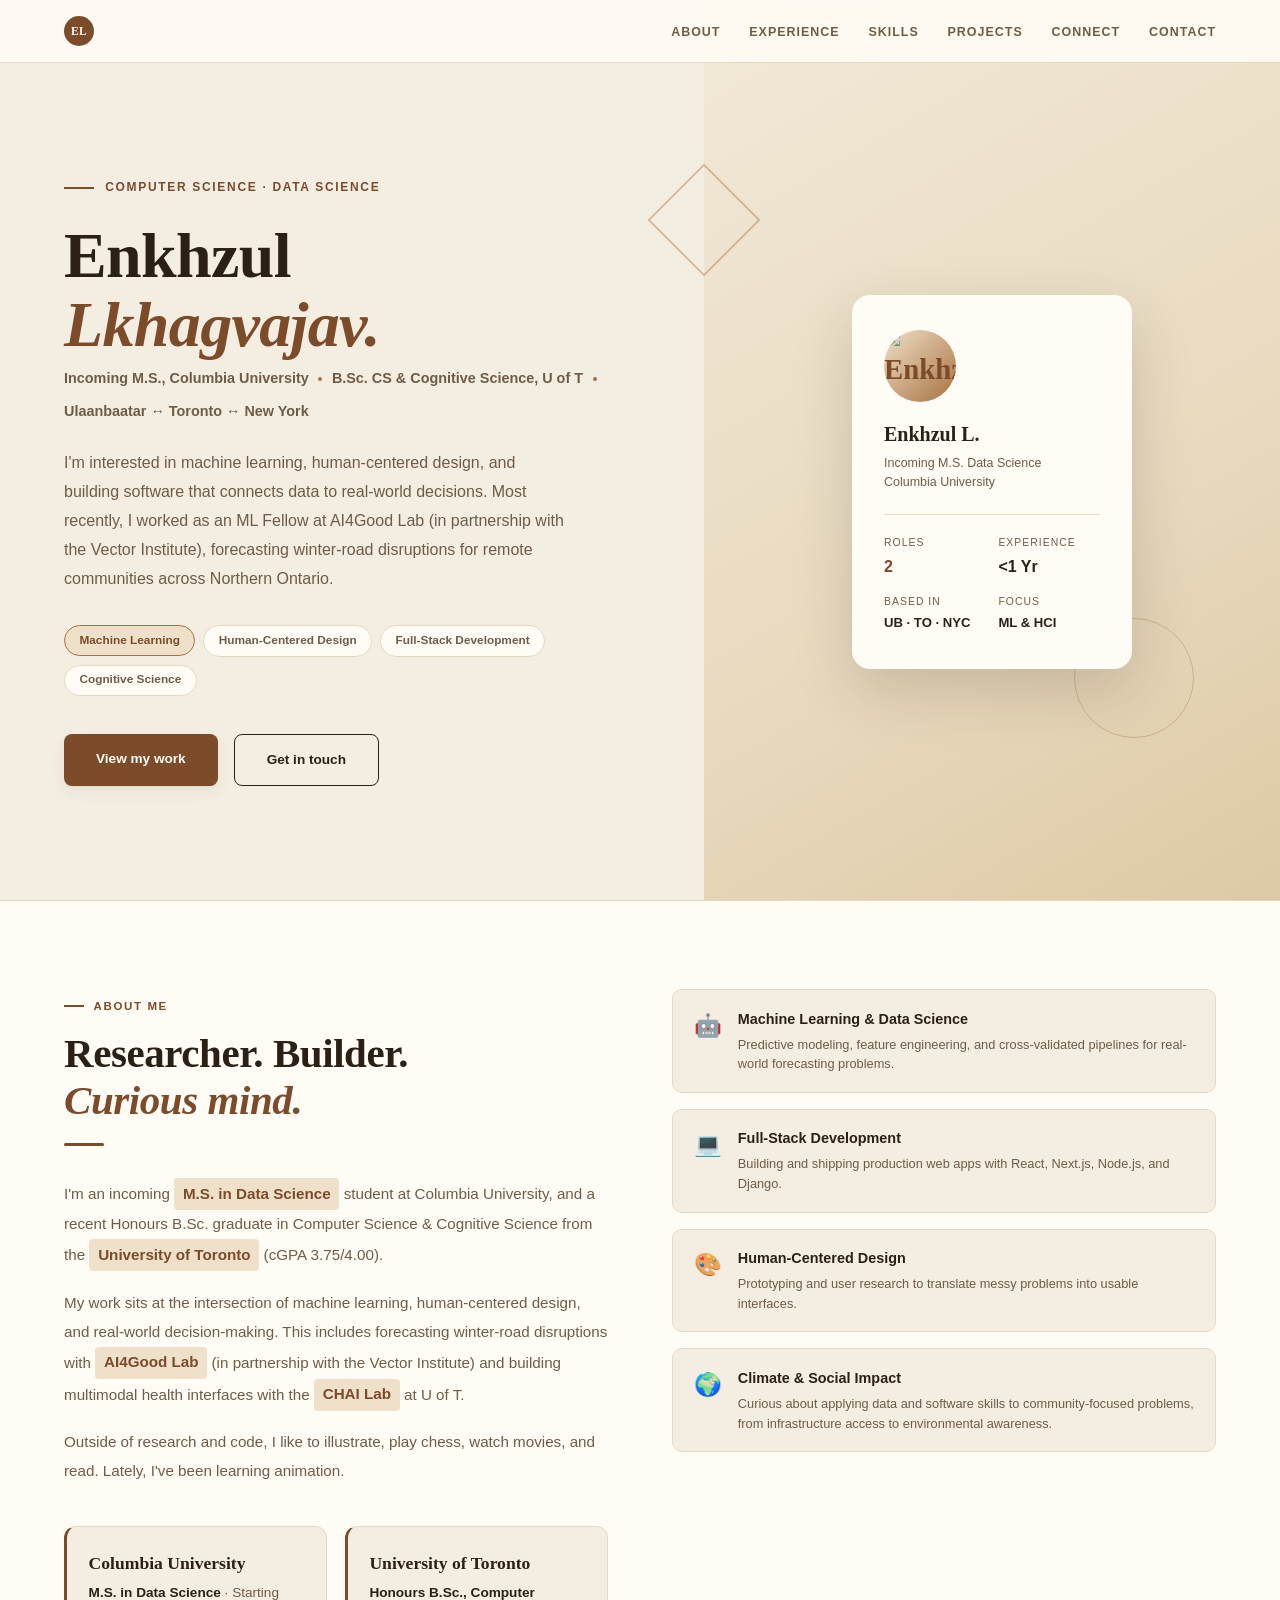
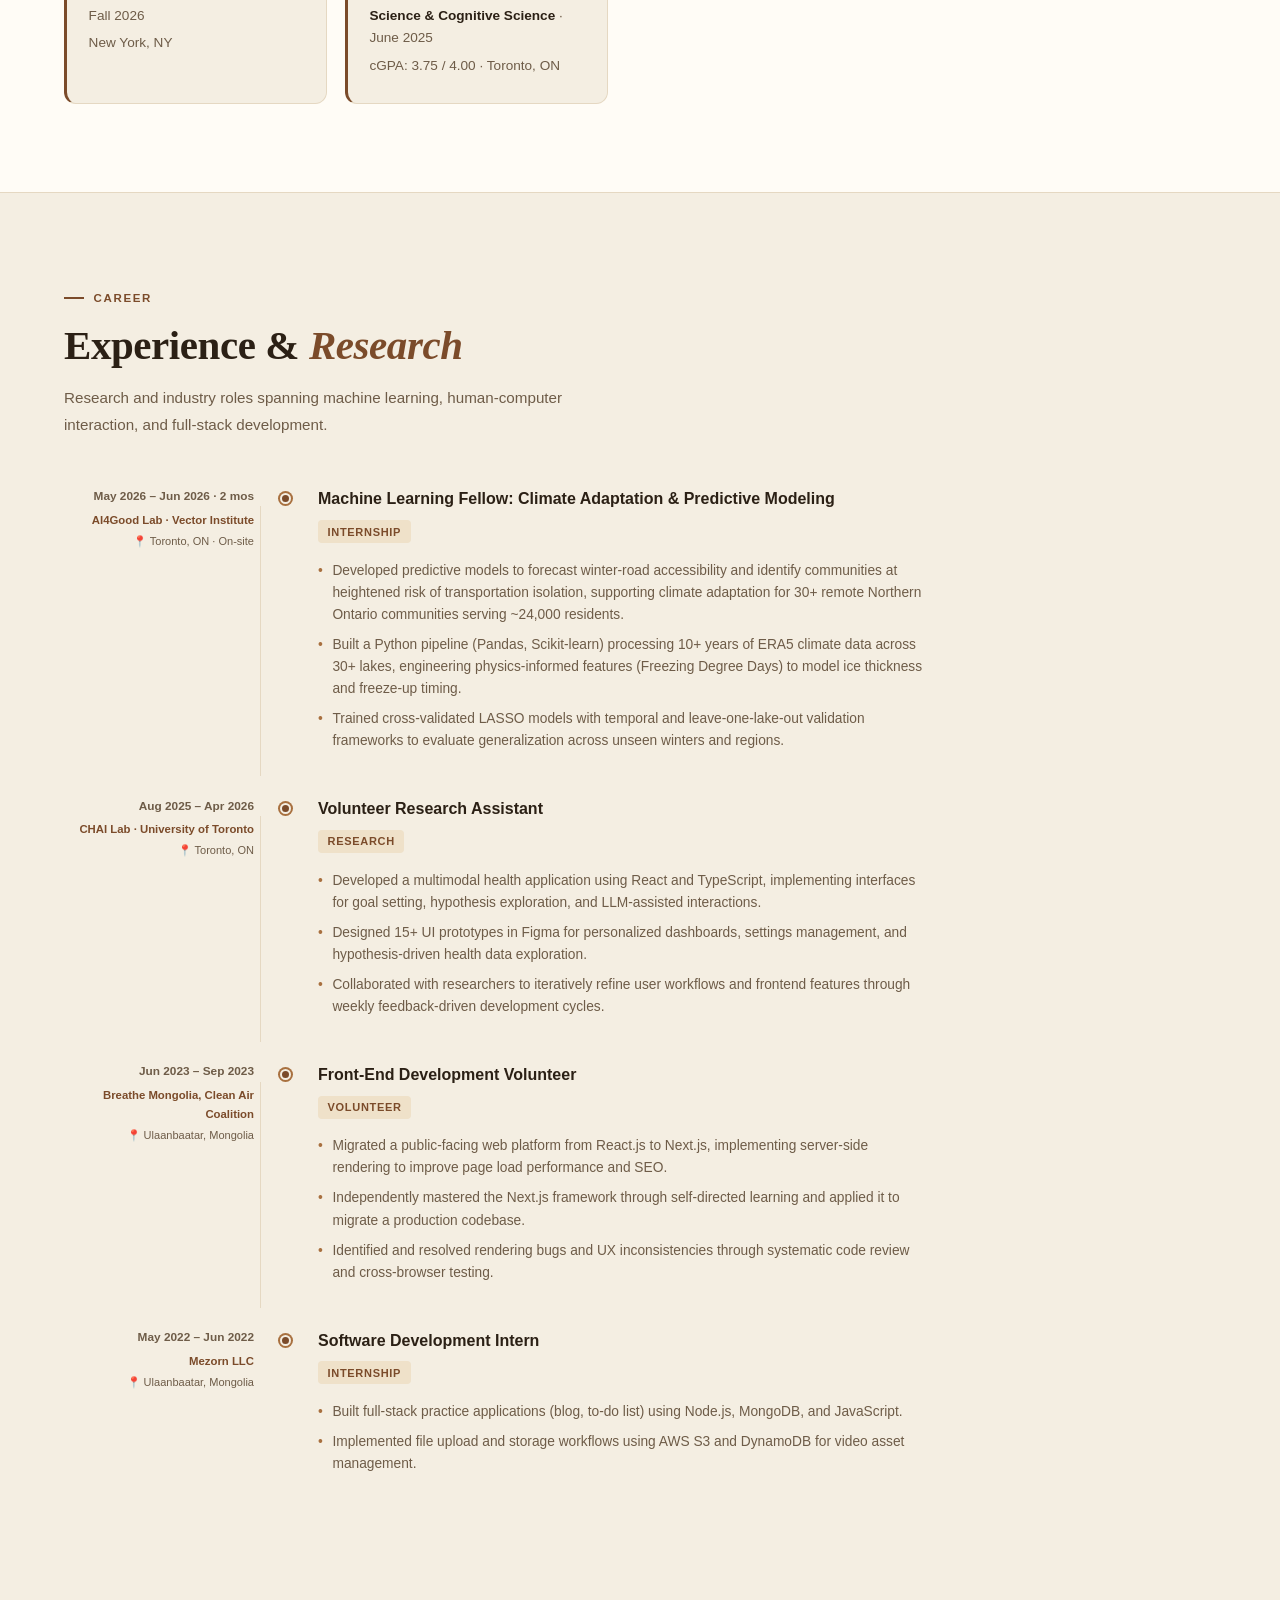
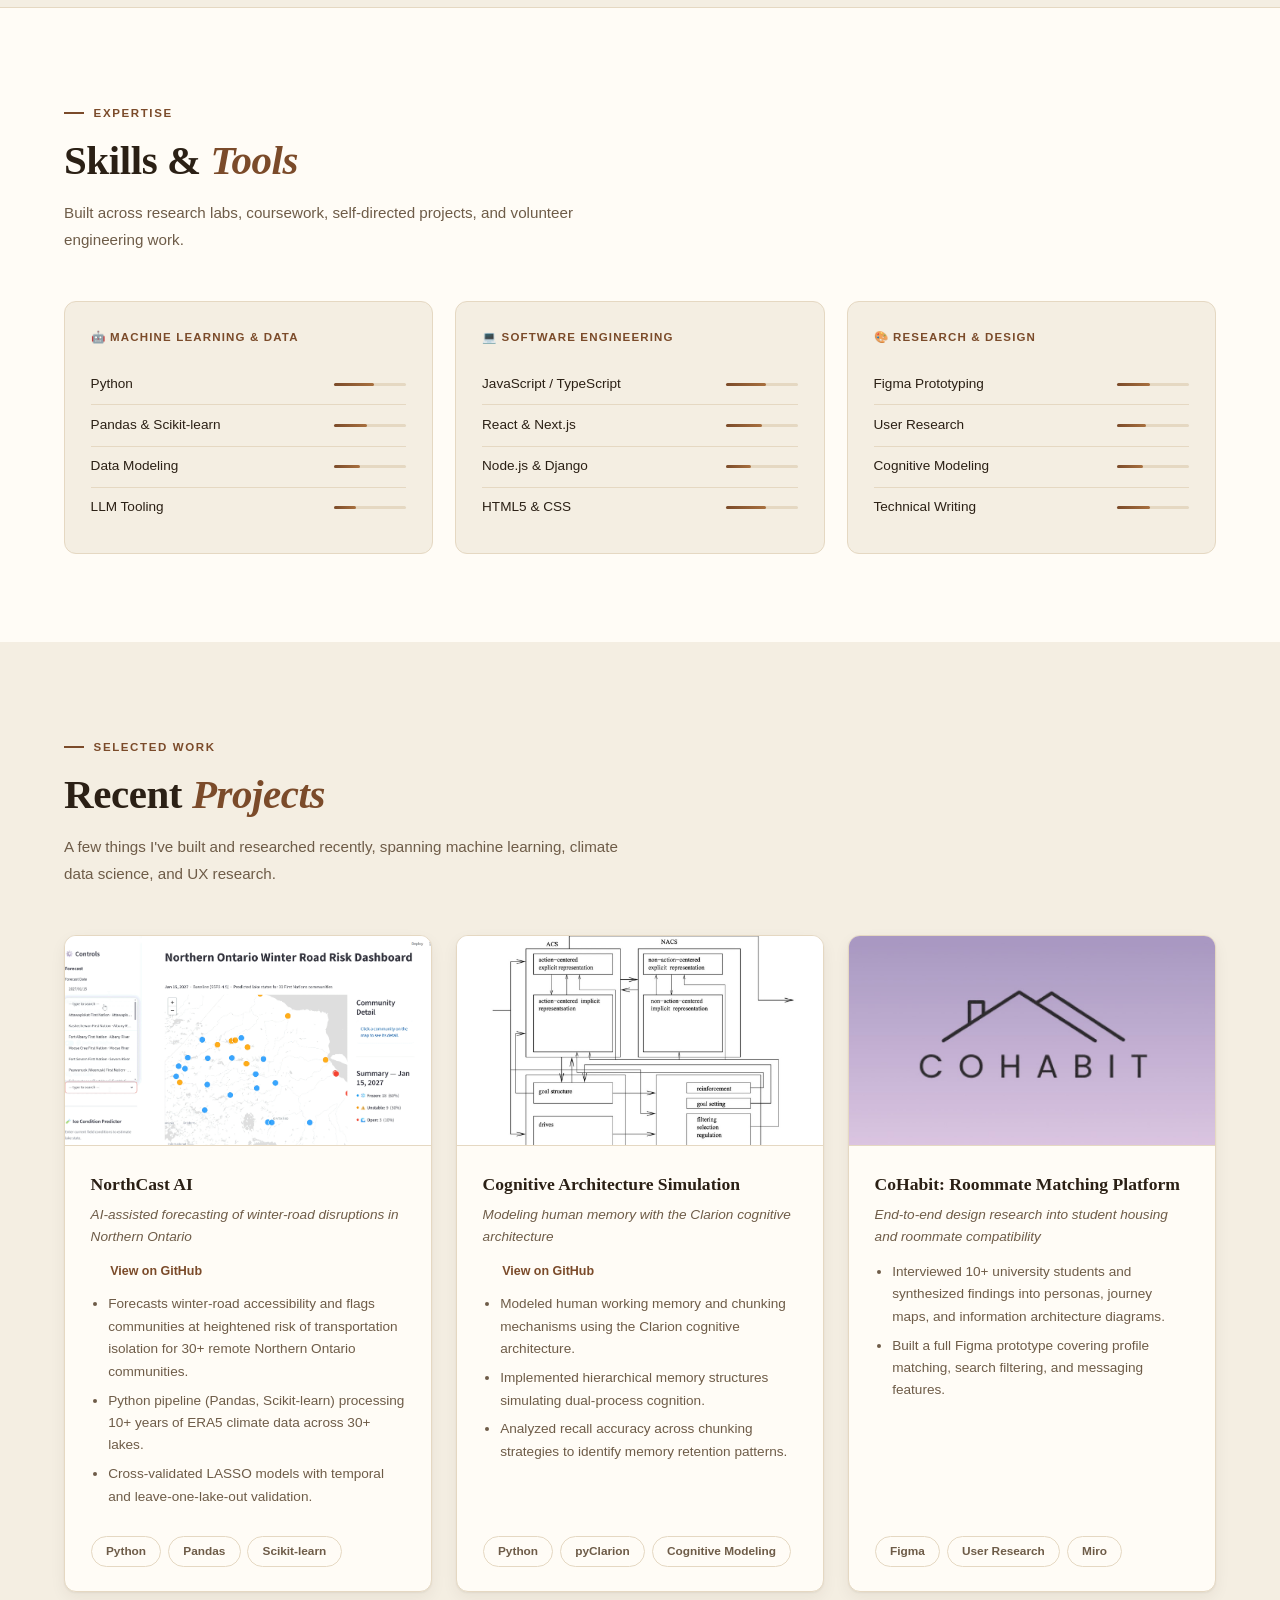
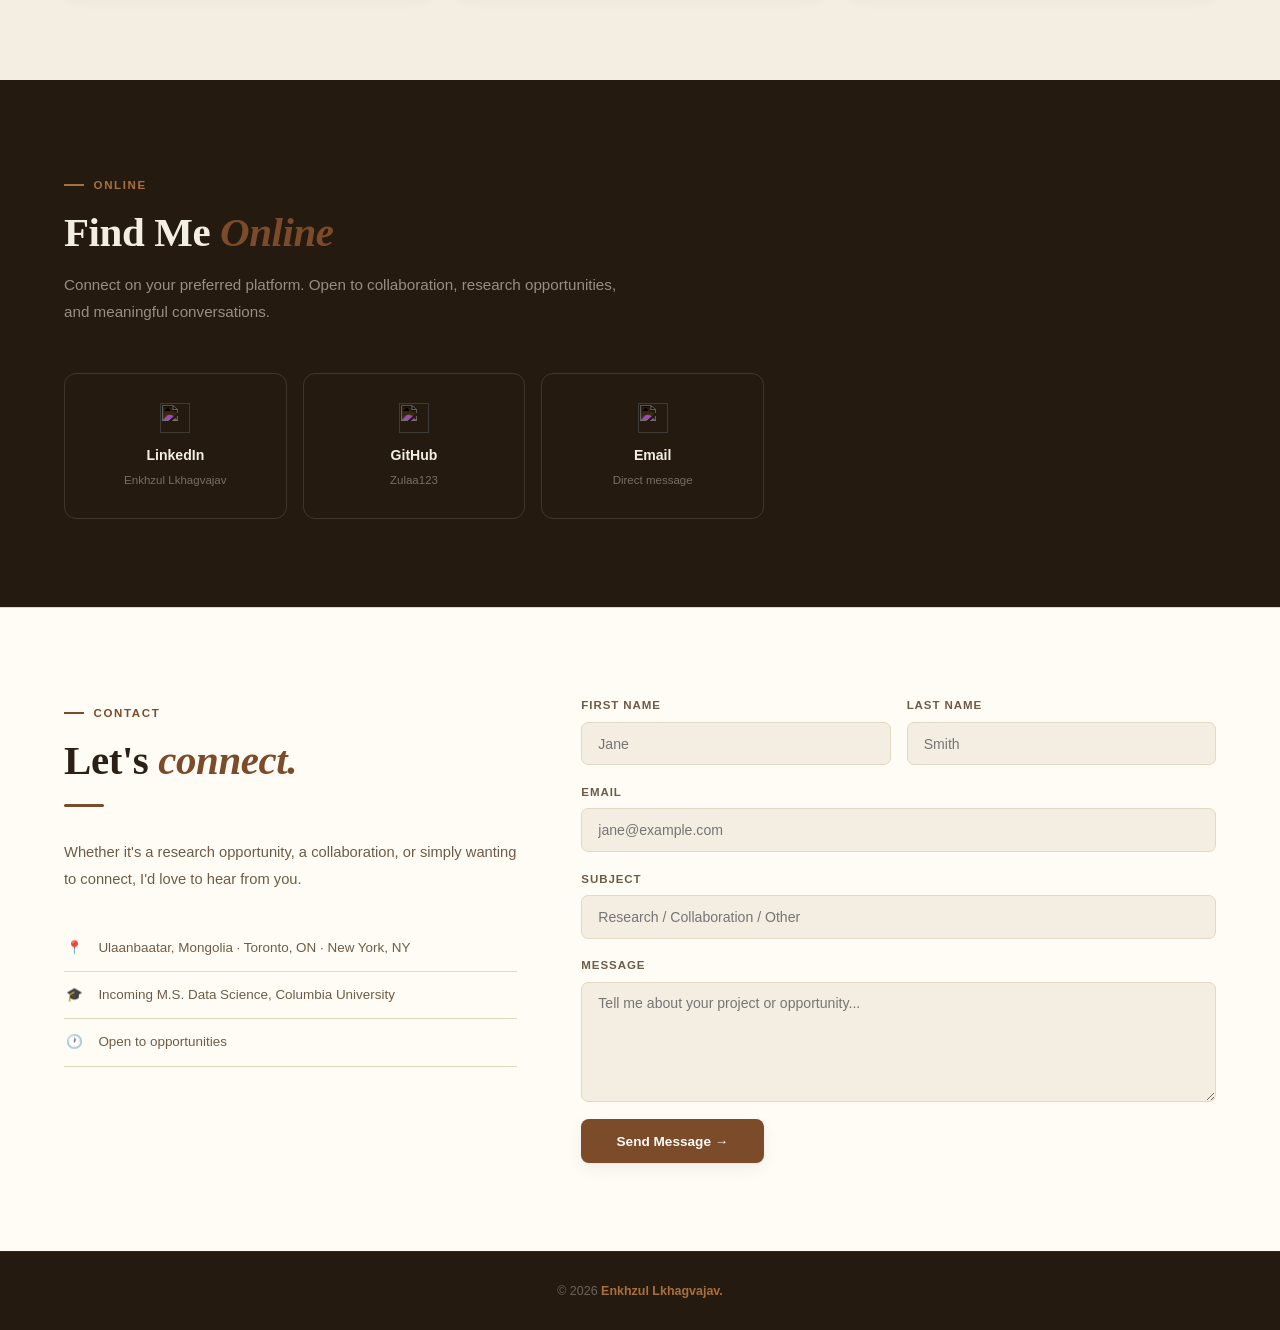
==== commit b9fe85c9: "Remove figma link" ====
--- a/index.html
+++ b/index.html
@@ -511,14 +511,6 @@
               End-to-end design research into student housing and roommate
               compatibility
             </p>
-            <a
-              class="project-link"
-              href="https://www.figma.com/proto/aGsH1XYBrSHhzXHX5ghicU/Innovation-Icons?node-id=171-4304&starting-point-node-id=81%3A441&t=dG0P9C77VWElxUgJ-1"
-              target="_blank"
-              rel="noopener noreferrer"
-            >
-              View Figma Prototype &rarr;
-            </a>
             <ul class="project-list">
               <li>
                 Interviewed 10+ university students and synthesized findings
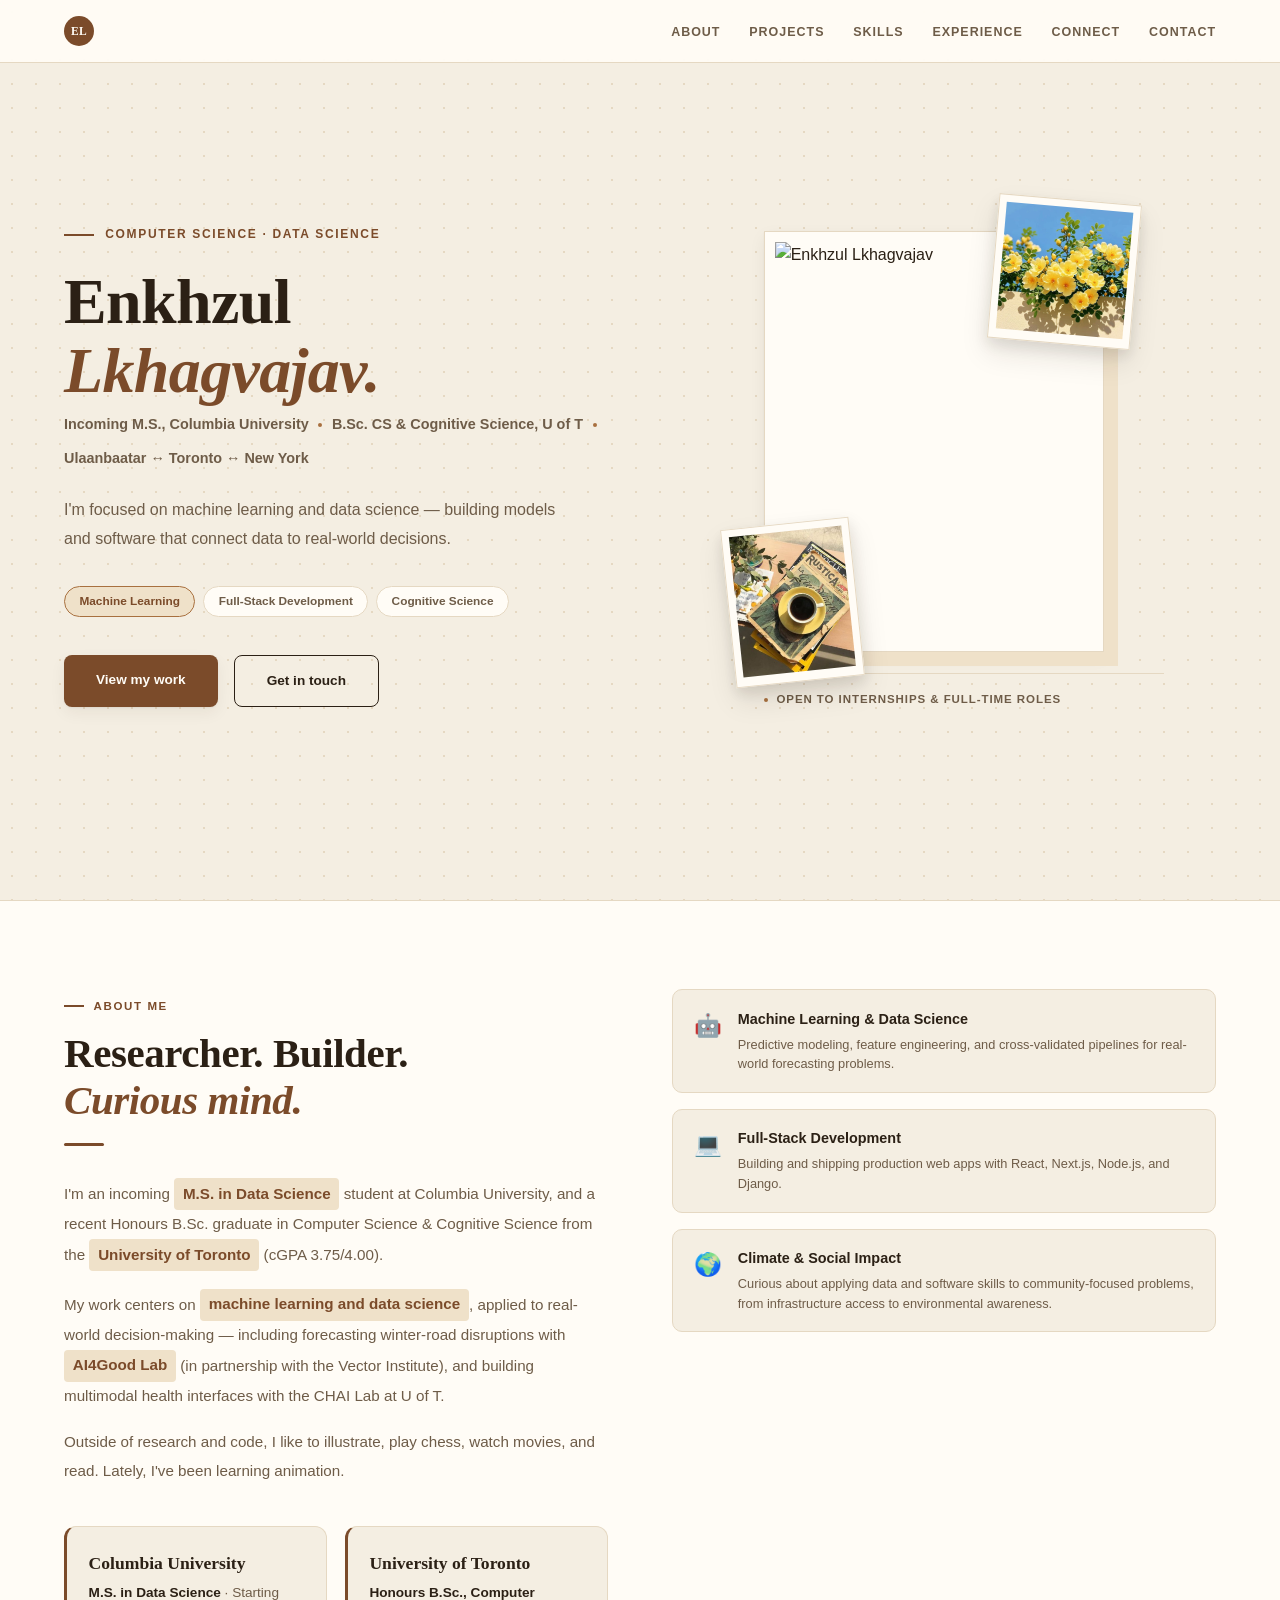
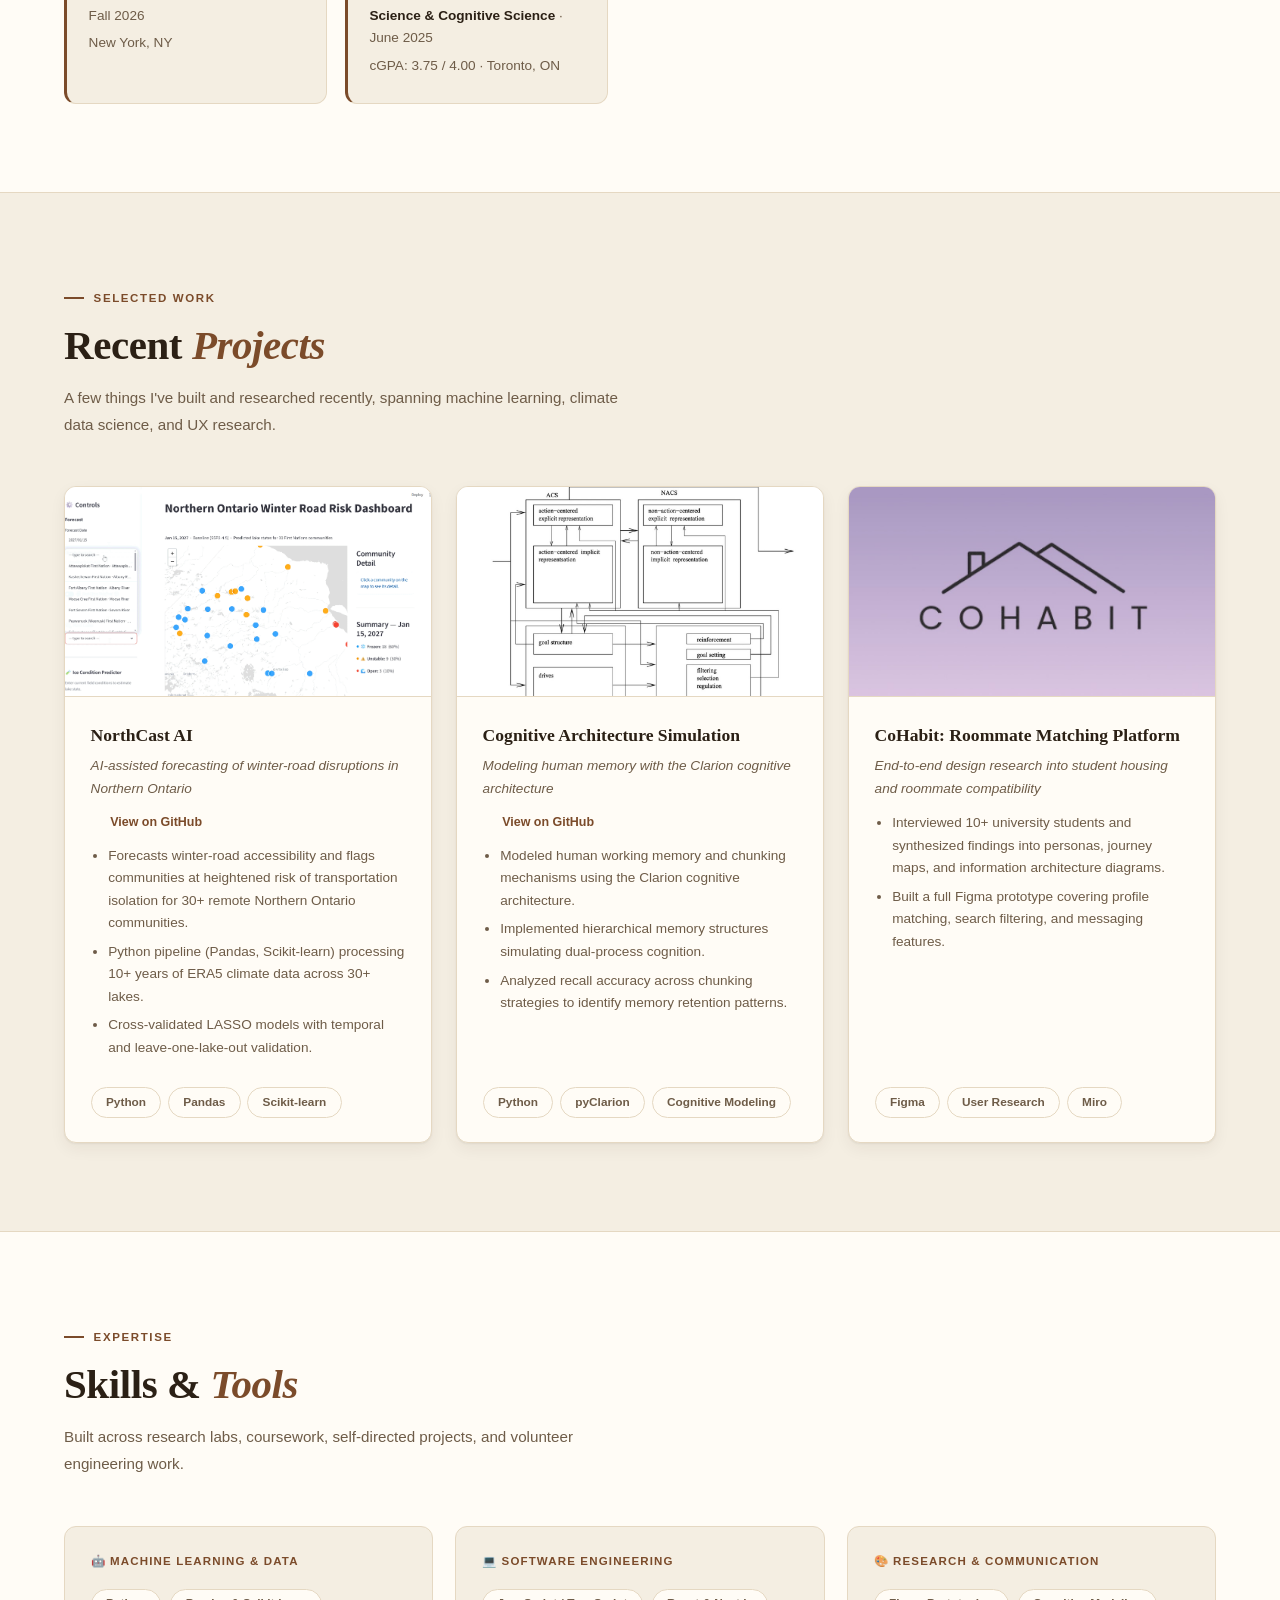
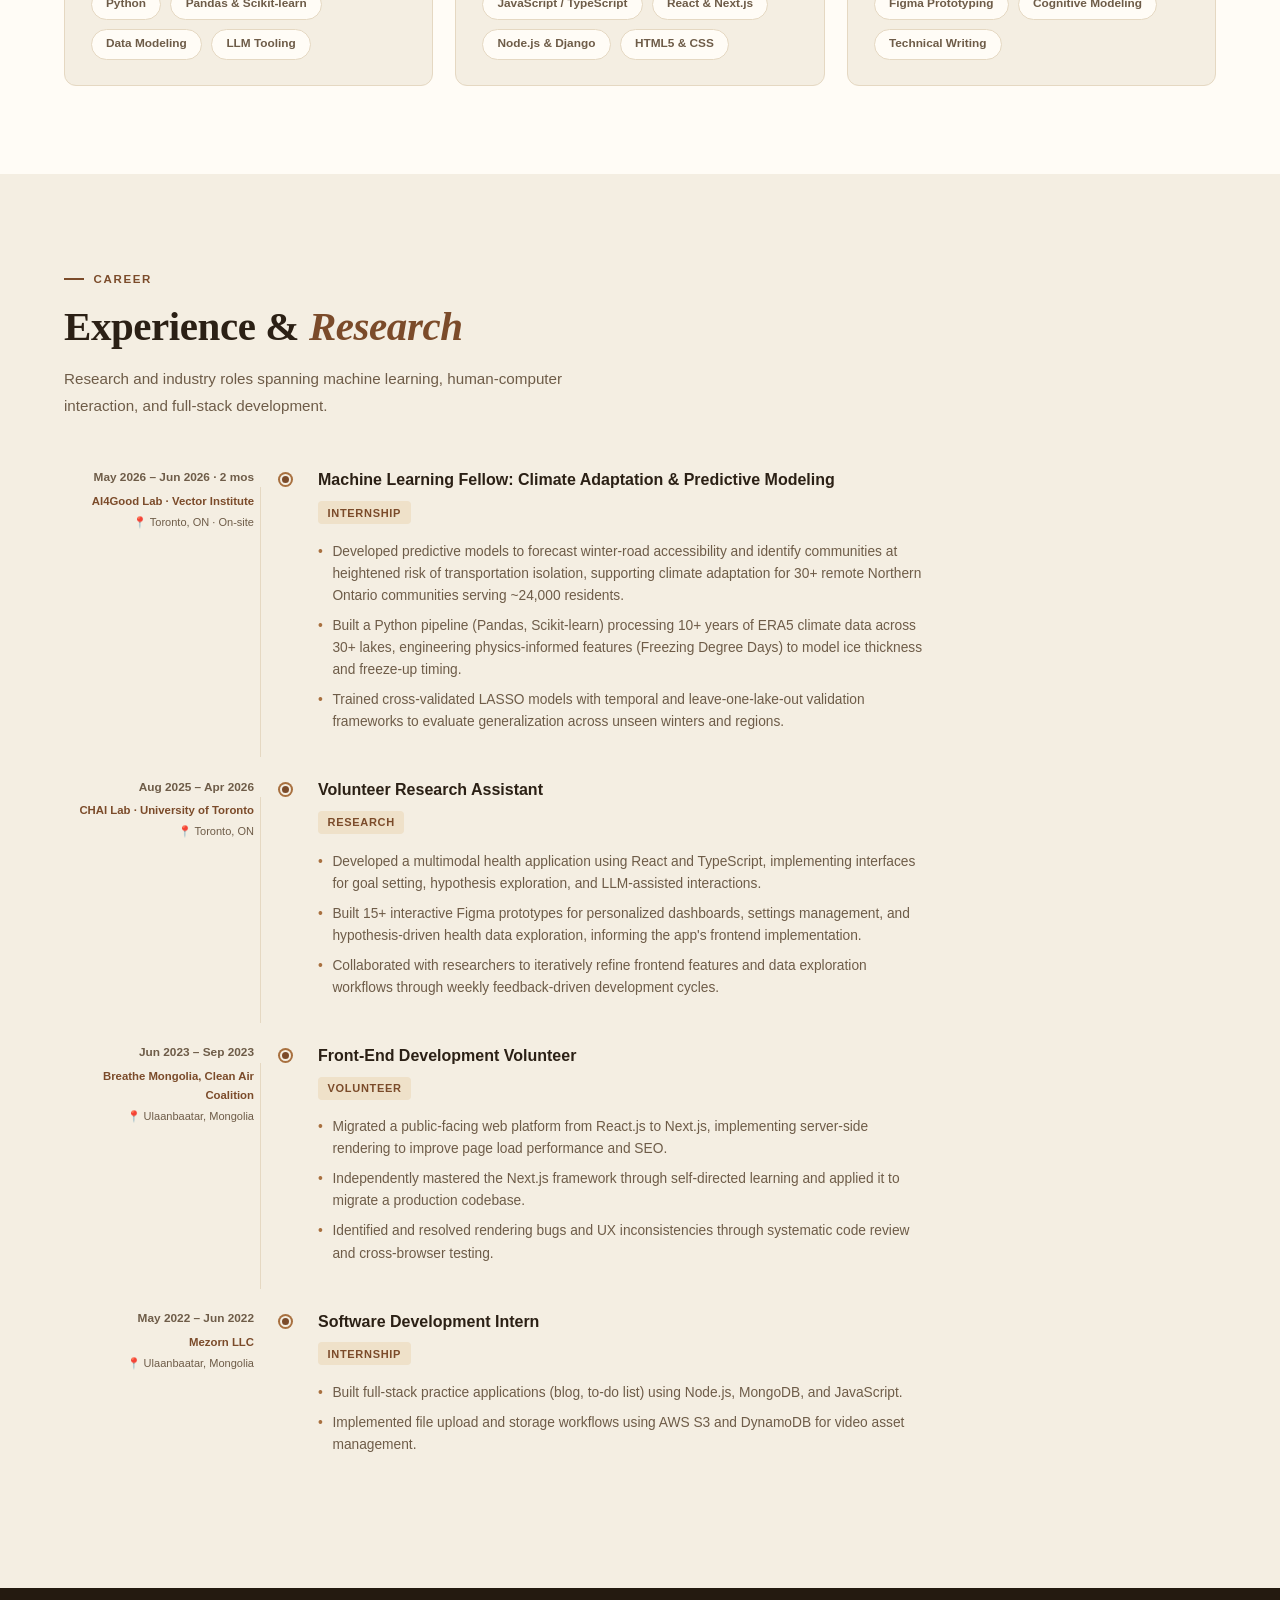
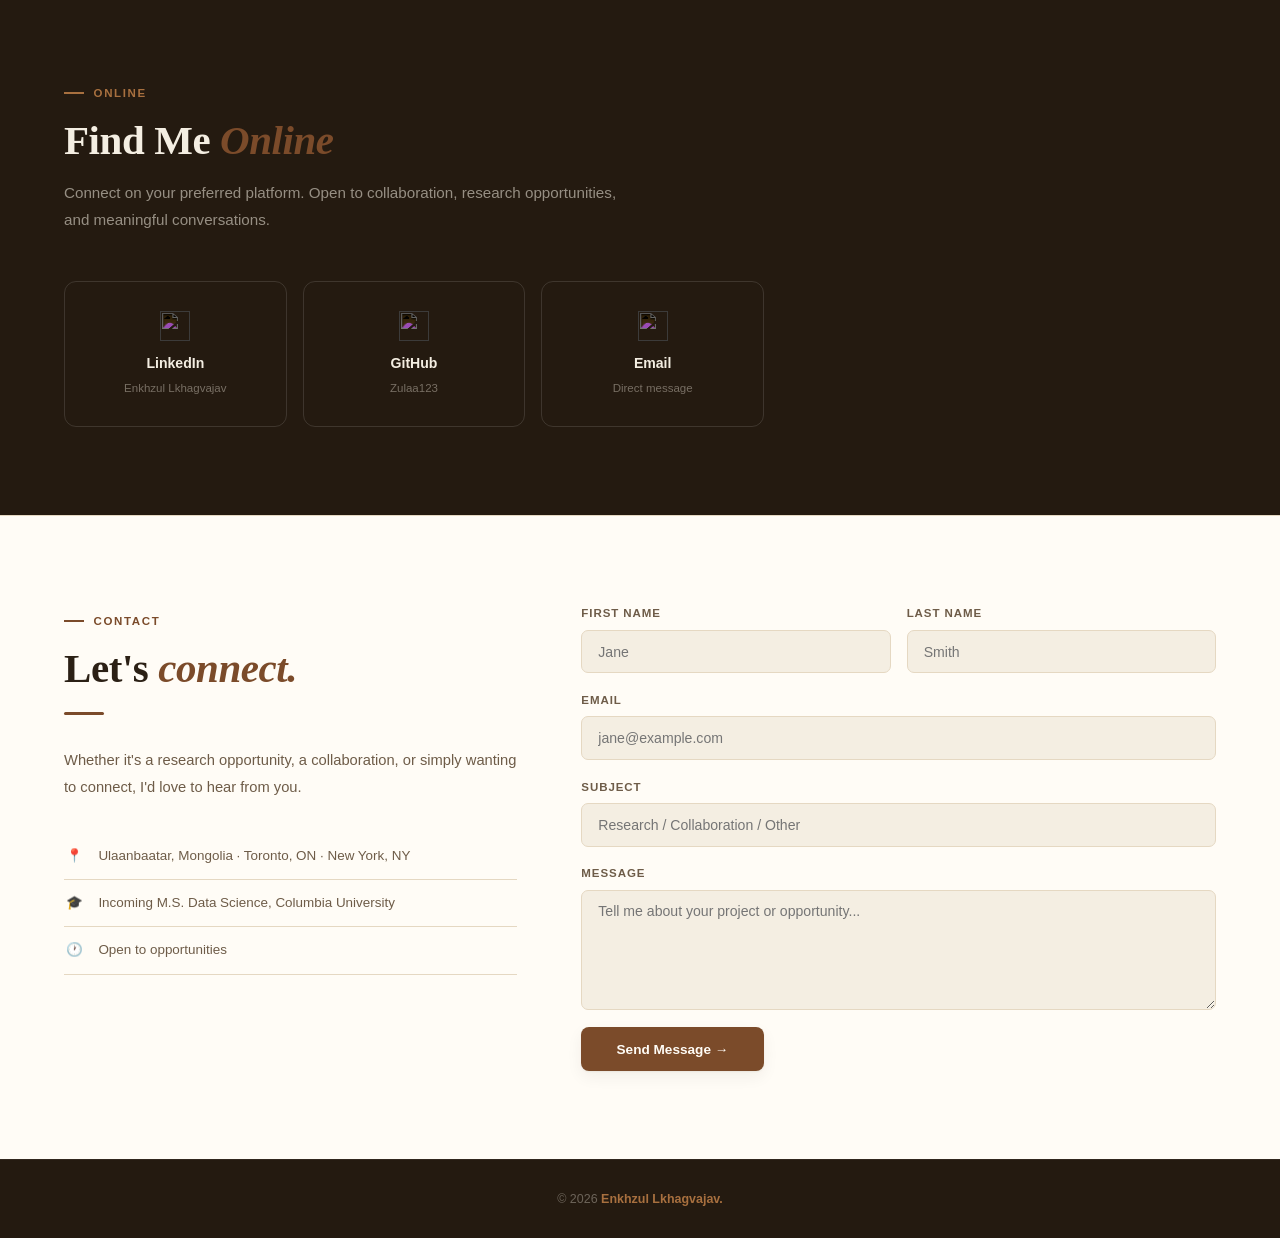
==== commit 448aa89e: "Refine personal website, add photos" ====
--- a/index.html
+++ b/index.html
@@ -13,9 +13,9 @@
       </div>
       <ul class="nav-links">
         <li><a href="#about">About</a></li>
+        <li><a href="#projects">Projects</a></li>
+        <li><a href="#skills">Skills</a></li>
         <li><a href="#experience">Experience</a></li>
-        <li><a href="#skills">Skills</a></li>
-        <li><a href="#projects">Projects</a></li>
         <li><a href="#connect">Connect</a></li>
         <li><a href="#contact">Contact</a></li>
       </ul>
@@ -34,15 +34,11 @@
           <span>Ulaanbaatar &harr; Toronto &harr; New York</span>
         </div>
         <p class="hero-bio">
-          I'm interested in machine learning, human-centered design, and
-          building software that connects data to real-world decisions. Most
-          recently, I worked as an ML Fellow at AI4Good Lab (in partnership with
-          the Vector Institute), forecasting winter-road disruptions for remote
-          communities across Northern Ontario.
+          I'm focused on machine learning and data science &mdash; building
+          models and software that connect data to real-world decisions.
         </p>
         <div class="tags">
           <span class="tag accent">Machine Learning</span>
-          <span class="tag">Human-Centered Design</span>
           <span class="tag">Full-Stack Development</span>
           <span class="tag">Cognitive Science</span>
         </div>
@@ -53,35 +49,21 @@
       </div>
 
       <div class="hero-right">
-        <div class="profile-card">
-          <div class="avatar">
-            <img src="portrait.jpg" alt="Enkhzul Lkhagvajav" />
-          </div>
-          <div class="profile-name">Enkhzul L.</div>
-          <div class="profile-sub">
-            Incoming M.S. Data Science<br />Columbia University
-          </div>
-          <div class="profile-stats">
-            <div>
-              <div class="pstat-label">Roles</div>
-              <div class="pstat-val accent">2</div>
-            </div>
-            <div>
-              <div class="pstat-label">Experience</div>
-              <div class="pstat-val">&lt;1 Yr</div>
-            </div>
-            <div>
-              <div class="pstat-label">Based In</div>
-              <div class="pstat-val" style="font-size: 0.82rem">
-                UB &middot; TO &middot; NYC
-              </div>
-            </div>
-            <div>
-              <div class="pstat-label">Focus</div>
-              <div class="pstat-val" style="font-size: 0.82rem">
-                ML &amp; HCI
-              </div>
-            </div>
+        <div class="portrait-block fade-up">
+          <div class="portrait-cluster">
+            <div class="portrait-frame portrait-frame--main">
+              <img src="portrait.jpg" alt="Enkhzul Lkhagvajav" />
+            </div>
+            <div class="portrait-frame portrait-frame--accent">
+              <img src="flower.jpg" alt="" />
+            </div>
+            <div class="portrait-frame portrait-frame--tea">
+              <img src="tea.jpg" alt="" />
+            </div>
+          </div>
+          <div class="portrait-caption">
+            <span class="dot"></span>
+            Open to Internships &amp; Full-Time Roles
           </div>
         </div>
       </div>
@@ -104,12 +86,13 @@
               3.75/4.00).
             </p>
             <p>
-              My work sits at the intersection of machine learning,
-              human-centered design, and real-world decision-making. This
-              includes forecasting winter-road disruptions with
+              My work centers on
+              <span class="highlight">machine learning and data science</span>,
+              applied to real-world decision-making &mdash; including
+              forecasting winter-road disruptions with
               <span class="highlight">AI4Good Lab</span> (in partnership with
-              the Vector Institute) and building multimodal health interfaces
-              with the <span class="highlight">CHAI Lab</span> at U of T.
+              the Vector Institute), and building multimodal health
+              interfaces with the CHAI Lab at U of T.
             </p>
             <p>
               Outside of research and code, I like to illustrate, play chess,
@@ -162,16 +145,6 @@
             </div>
           </div>
           <div class="pillar">
-            <div class="pillar-icon">🎨</div>
-            <div>
-              <div class="pillar-title">Human-Centered Design</div>
-              <div class="pillar-body">
-                Prototyping and user research to translate messy problems into
-                usable interfaces.
-              </div>
-            </div>
-          </div>
-          <div class="pillar">
             <div class="pillar-icon">🌍</div>
             <div>
               <div class="pillar-title">Climate &amp; Social Impact</div>
@@ -180,225 +153,6 @@
                 community-focused problems, from infrastructure access to
                 environmental awareness.
               </div>
-            </div>
-          </div>
-        </div>
-      </div>
-    </section>
-
-    <!-- EXPERIENCE -->
-    <section id="experience">
-      <div class="section-label">Career</div>
-      <h2>Experience &amp;<em> Research</em></h2>
-      <p class="lead">
-        Research and industry roles spanning machine learning, human-computer
-        interaction, and full-stack development.
-      </p>
-
-      <div class="timeline">
-        <div class="tl-item fade-up">
-          <div class="tl-meta">
-            <div class="tl-date">May 2026 &ndash; Jun 2026 &middot; 2 mos</div>
-            <div class="tl-org">AI4Good Lab &middot; Vector Institute</div>
-            <div class="tl-loc">📍 Toronto, ON &middot; On-site</div>
-          </div>
-          <div class="tl-content">
-            <div class="tl-title">
-              Machine Learning Fellow: Climate Adaptation &amp; Predictive
-              Modeling
-            </div>
-            <div class="tl-type">Internship</div>
-            <ul class="tl-bullets">
-              <li>
-                Developed predictive models to forecast winter-road
-                accessibility and identify communities at heightened risk of
-                transportation isolation, supporting climate adaptation for 30+
-                remote Northern Ontario communities serving ~24,000 residents.
-              </li>
-              <li>
-                Built a Python pipeline (Pandas, Scikit-learn) processing 10+
-                years of ERA5 climate data across 30+ lakes, engineering
-                physics-informed features (Freezing Degree Days) to model ice
-                thickness and freeze-up timing.
-              </li>
-              <li>
-                Trained cross-validated LASSO models with temporal and
-                leave-one-lake-out validation frameworks to evaluate
-                generalization across unseen winters and regions.
-              </li>
-            </ul>
-          </div>
-        </div>
-
-        <div class="tl-item fade-up">
-          <div class="tl-meta">
-            <div class="tl-date">Aug 2025 &ndash; Apr 2026</div>
-            <div class="tl-org">CHAI Lab &middot; University of Toronto</div>
-            <div class="tl-loc">📍 Toronto, ON</div>
-          </div>
-          <div class="tl-content">
-            <div class="tl-title">Volunteer Research Assistant</div>
-            <div class="tl-type">Research</div>
-            <ul class="tl-bullets">
-              <li>
-                Developed a multimodal health application using React and
-                TypeScript, implementing interfaces for goal setting, hypothesis
-                exploration, and LLM-assisted interactions.
-              </li>
-              <li>
-                Designed 15+ UI prototypes in Figma for personalized dashboards,
-                settings management, and hypothesis-driven health data
-                exploration.
-              </li>
-              <li>
-                Collaborated with researchers to iteratively refine user
-                workflows and frontend features through weekly feedback-driven
-                development cycles.
-              </li>
-            </ul>
-          </div>
-        </div>
-
-        <div class="tl-item fade-up">
-          <div class="tl-meta">
-            <div class="tl-date">Jun 2023 &ndash; Sep 2023</div>
-            <div class="tl-org">Breathe Mongolia, Clean Air Coalition</div>
-            <div class="tl-loc">📍 Ulaanbaatar, Mongolia</div>
-          </div>
-          <div class="tl-content">
-            <div class="tl-title">Front-End Development Volunteer</div>
-            <div class="tl-type">Volunteer</div>
-            <ul class="tl-bullets">
-              <li>
-                Migrated a public-facing web platform from React.js to Next.js,
-                implementing server-side rendering to improve page load
-                performance and SEO.
-              </li>
-              <li>
-                Independently mastered the Next.js framework through
-                self-directed learning and applied it to migrate a production
-                codebase.
-              </li>
-              <li>
-                Identified and resolved rendering bugs and UX inconsistencies
-                through systematic code review and cross-browser testing.
-              </li>
-            </ul>
-          </div>
-        </div>
-
-        <div class="tl-item fade-up">
-          <div class="tl-meta">
-            <div class="tl-date">May 2022 &ndash; Jun 2022</div>
-            <div class="tl-org">Mezorn LLC</div>
-            <div class="tl-loc">📍 Ulaanbaatar, Mongolia</div>
-          </div>
-          <div class="tl-content">
-            <div class="tl-title">Software Development Intern</div>
-            <div class="tl-type">Internship</div>
-            <ul class="tl-bullets">
-              <li>
-                Built full-stack practice applications (blog, to-do list) using
-                Node.js, MongoDB, and JavaScript.
-              </li>
-              <li>
-                Implemented file upload and storage workflows using AWS S3 and
-                DynamoDB for video asset management.
-              </li>
-            </ul>
-          </div>
-        </div>
-      </div>
-    </section>
-
-    <!-- SKILLS -->
-    <section id="skills">
-      <div class="section-label">Expertise</div>
-      <h2>Skills &amp;<em> Tools</em></h2>
-      <p class="lead">
-        Built across research labs, coursework, self-directed projects, and
-        volunteer engineering work.
-      </p>
-
-      <div class="skills-wrap">
-        <div class="skill-group fade-up">
-          <div class="sg-title">🤖 Machine Learning &amp; Data</div>
-          <div class="sk">
-            Python
-            <div class="bar-wrap">
-              <div class="bar" style="width: 55%"></div>
-            </div>
-          </div>
-          <div class="sk">
-            Pandas &amp; Scikit-learn
-            <div class="bar-wrap">
-              <div class="bar" style="width: 45%"></div>
-            </div>
-          </div>
-          <div class="sk">
-            Data Modeling
-            <div class="bar-wrap">
-              <div class="bar" style="width: 35%"></div>
-            </div>
-          </div>
-          <div class="sk">
-            LLM Tooling
-            <div class="bar-wrap">
-              <div class="bar" style="width: 30%"></div>
-            </div>
-          </div>
-        </div>
-        <div class="skill-group fade-up">
-          <div class="sg-title">💻 Software Engineering</div>
-          <div class="sk">
-            JavaScript / TypeScript
-            <div class="bar-wrap">
-              <div class="bar" style="width: 55%"></div>
-            </div>
-          </div>
-          <div class="sk">
-            React &amp; Next.js
-            <div class="bar-wrap">
-              <div class="bar" style="width: 50%"></div>
-            </div>
-          </div>
-          <div class="sk">
-            Node.js &amp; Django
-            <div class="bar-wrap">
-              <div class="bar" style="width: 35%"></div>
-            </div>
-          </div>
-          <div class="sk">
-            HTML5 &amp; CSS
-            <div class="bar-wrap">
-              <div class="bar" style="width: 55%"></div>
-            </div>
-          </div>
-        </div>
-        <div class="skill-group fade-up">
-          <div class="sg-title">🎨 Research &amp; Design</div>
-          <div class="sk">
-            Figma Prototyping
-            <div class="bar-wrap">
-              <div class="bar" style="width: 45%"></div>
-            </div>
-          </div>
-          <div class="sk">
-            User Research
-            <div class="bar-wrap">
-              <div class="bar" style="width: 40%"></div>
-            </div>
-          </div>
-          <div class="sk">
-            Cognitive Modeling
-            <div class="bar-wrap">
-              <div class="bar" style="width: 35%"></div>
-            </div>
-          </div>
-          <div class="sk">
-            Technical Writing
-            <div class="bar-wrap">
-              <div class="bar" style="width: 45%"></div>
             </div>
           </div>
         </div>
@@ -527,6 +281,170 @@
               <span class="tag">User Research</span>
               <span class="tag">Miro</span>
             </div>
+          </div>
+        </div>
+      </div>
+    </section>
+
+    <!-- SKILLS -->
+    <section id="skills">
+      <div class="section-label">Expertise</div>
+      <h2>Skills &amp;<em> Tools</em></h2>
+      <p class="lead">
+        Built across research labs, coursework, self-directed projects, and
+        volunteer engineering work.
+      </p>
+
+      <div class="skills-wrap">
+        <div class="skill-group fade-up">
+          <div class="sg-title">🤖 Machine Learning &amp; Data</div>
+          <div class="skill-pills">
+            <span class="tag">Python</span>
+            <span class="tag">Pandas &amp; Scikit-learn</span>
+            <span class="tag">Data Modeling</span>
+            <span class="tag">LLM Tooling</span>
+          </div>
+        </div>
+        <div class="skill-group fade-up">
+          <div class="sg-title">💻 Software Engineering</div>
+          <div class="skill-pills">
+            <span class="tag">JavaScript / TypeScript</span>
+            <span class="tag">React &amp; Next.js</span>
+            <span class="tag">Node.js &amp; Django</span>
+            <span class="tag">HTML5 &amp; CSS</span>
+          </div>
+        </div>
+        <div class="skill-group fade-up">
+          <div class="sg-title">🎨 Research &amp; Communication</div>
+          <div class="skill-pills">
+            <span class="tag">Figma Prototyping</span>
+            <span class="tag">Cognitive Modeling</span>
+            <span class="tag">Technical Writing</span>
+          </div>
+        </div>
+      </div>
+    </section>
+
+    <!-- EXPERIENCE -->
+    <section id="experience">
+      <div class="section-label">Career</div>
+      <h2>Experience &amp;<em> Research</em></h2>
+      <p class="lead">
+        Research and industry roles spanning machine learning, human-computer
+        interaction, and full-stack development.
+      </p>
+
+      <div class="timeline">
+        <div class="tl-item fade-up">
+          <div class="tl-meta">
+            <div class="tl-date">May 2026 &ndash; Jun 2026 &middot; 2 mos</div>
+            <div class="tl-org">AI4Good Lab &middot; Vector Institute</div>
+            <div class="tl-loc">📍 Toronto, ON &middot; On-site</div>
+          </div>
+          <div class="tl-content">
+            <div class="tl-title">
+              Machine Learning Fellow: Climate Adaptation &amp; Predictive
+              Modeling
+            </div>
+            <div class="tl-type">Internship</div>
+            <ul class="tl-bullets">
+              <li>
+                Developed predictive models to forecast winter-road
+                accessibility and identify communities at heightened risk of
+                transportation isolation, supporting climate adaptation for 30+
+                remote Northern Ontario communities serving ~24,000 residents.
+              </li>
+              <li>
+                Built a Python pipeline (Pandas, Scikit-learn) processing 10+
+                years of ERA5 climate data across 30+ lakes, engineering
+                physics-informed features (Freezing Degree Days) to model ice
+                thickness and freeze-up timing.
+              </li>
+              <li>
+                Trained cross-validated LASSO models with temporal and
+                leave-one-lake-out validation frameworks to evaluate
+                generalization across unseen winters and regions.
+              </li>
+            </ul>
+          </div>
+        </div>
+
+        <div class="tl-item fade-up">
+          <div class="tl-meta">
+            <div class="tl-date">Aug 2025 &ndash; Apr 2026</div>
+            <div class="tl-org">CHAI Lab &middot; University of Toronto</div>
+            <div class="tl-loc">📍 Toronto, ON</div>
+          </div>
+          <div class="tl-content">
+            <div class="tl-title">Volunteer Research Assistant</div>
+            <div class="tl-type">Research</div>
+            <ul class="tl-bullets">
+              <li>
+                Developed a multimodal health application using React and
+                TypeScript, implementing interfaces for goal setting, hypothesis
+                exploration, and LLM-assisted interactions.
+              </li>
+              <li>
+                Built 15+ interactive Figma prototypes for personalized
+                dashboards, settings management, and hypothesis-driven health
+                data exploration, informing the app's frontend implementation.
+              </li>
+              <li>
+                Collaborated with researchers to iteratively refine frontend
+                features and data exploration workflows through weekly
+                feedback-driven development cycles.
+              </li>
+            </ul>
+          </div>
+        </div>
+
+        <div class="tl-item fade-up">
+          <div class="tl-meta">
+            <div class="tl-date">Jun 2023 &ndash; Sep 2023</div>
+            <div class="tl-org">Breathe Mongolia, Clean Air Coalition</div>
+            <div class="tl-loc">📍 Ulaanbaatar, Mongolia</div>
+          </div>
+          <div class="tl-content">
+            <div class="tl-title">Front-End Development Volunteer</div>
+            <div class="tl-type">Volunteer</div>
+            <ul class="tl-bullets">
+              <li>
+                Migrated a public-facing web platform from React.js to Next.js,
+                implementing server-side rendering to improve page load
+                performance and SEO.
+              </li>
+              <li>
+                Independently mastered the Next.js framework through
+                self-directed learning and applied it to migrate a production
+                codebase.
+              </li>
+              <li>
+                Identified and resolved rendering bugs and UX inconsistencies
+                through systematic code review and cross-browser testing.
+              </li>
+            </ul>
+          </div>
+        </div>
+
+        <div class="tl-item fade-up">
+          <div class="tl-meta">
+            <div class="tl-date">May 2022 &ndash; Jun 2022</div>
+            <div class="tl-org">Mezorn LLC</div>
+            <div class="tl-loc">📍 Ulaanbaatar, Mongolia</div>
+          </div>
+          <div class="tl-content">
+            <div class="tl-title">Software Development Intern</div>
+            <div class="tl-type">Internship</div>
+            <ul class="tl-bullets">
+              <li>
+                Built full-stack practice applications (blog, to-do list) using
+                Node.js, MongoDB, and JavaScript.
+              </li>
+              <li>
+                Implemented file upload and storage workflows using AWS S3 and
+                DynamoDB for video asset management.
+              </li>
+            </ul>
           </div>
         </div>
       </div>
--- a/style.css
+++ b/style.css
@@ -112,51 +112,114 @@
 .hero {
   min-height: 100vh;
   display: grid;
-  grid-template-columns: 55% 45%;
+  grid-template-columns: 1.15fr 1fr;
+  align-items: center;
   position: relative;
   overflow: hidden;
+  background-image: radial-gradient(var(--border) 1px, transparent 1px);
+  background-size: 24px 24px;
 }
 
 .hero-left {
   display: flex;
   flex-direction: column;
   justify-content: center;
-  padding: 9rem 5vw 5rem;
+  padding: 7rem 5vw 5rem;
   position: relative;
   z-index: 2;
 }
 
 .hero-right {
-  background: linear-gradient(150deg, #f2e9d8 0%, #e9dabf 60%, #ddc9a5 100%);
   display: flex;
   align-items: center;
   justify-content: center;
-  padding: 9rem 3rem 5rem;
+  padding: 5rem 5vw;
   position: relative;
-}
-
-.hero-right::before {
-  content: "";
+  z-index: 2;
+}
+
+/* Elevated portrait treatment: editorial photo mount, not a corporate headshot */
+.portrait-block {
+  width: 100%;
+  max-width: 400px;
+  margin-right: 8%;
+  margin-top: 2.5rem;
+}
+
+.portrait-cluster {
+  position: relative;
+  width: 100%;
+  max-width: 340px;
+}
+
+.portrait-frame {
+  position: relative;
+  background: var(--surface);
+  border: 1px solid var(--border);
+  padding: 10px 10px 12px;
+  box-shadow: var(--shadow);
+}
+
+.portrait-frame img {
+  display: block;
+  width: 100%;
+  object-fit: cover;
+}
+
+.portrait-frame--main {
+  box-shadow: 14px 14px 0 0 var(--accent-soft), var(--shadow);
+}
+
+.portrait-frame--main img {
+  aspect-ratio: 4 / 5;
+  object-position: center 18%;
+}
+
+.portrait-frame--accent {
   position: absolute;
-  top: 20%;
-  left: -40px;
-  width: 80px;
-  height: 80px;
-  border: 2px solid var(--accent-mid);
-  opacity: 0.4;
-  transform: rotate(45deg);
-}
-
-.hero-right::after {
-  content: "";
+  top: -32px;
+  right: -32px;
+  width: 42%;
+  z-index: 2;
+  padding: 7px 7px 9px;
+  transform: rotate(5deg);
+  box-shadow: var(--shadow-hover);
+}
+
+.portrait-frame--accent img {
+  aspect-ratio: 1 / 1;
+  object-position: center;
+}
+
+.portrait-frame--tea {
   position: absolute;
-  bottom: 18%;
-  right: 15%;
-  width: 120px;
-  height: 120px;
-  border: 1.5px solid var(--accent);
-  opacity: 0.25;
-  border-radius: 50%;
+  bottom: -30px;
+  left: -36px;
+  width: 38%;
+  z-index: 2;
+  padding: 7px 7px 9px;
+  transform: rotate(-6deg);
+  box-shadow: var(--shadow-hover);
+}
+
+.portrait-frame--tea img {
+  aspect-ratio: 4 / 5;
+  object-position: center;
+}
+
+.portrait-caption {
+  display: flex;
+  align-items: center;
+  flex-wrap: wrap;
+  gap: 0.55rem;
+  margin-top: 1.3rem;
+  padding-top: 1rem;
+  border-top: 1px solid var(--border);
+  font-size: 0.72rem;
+  font-weight: 700;
+  letter-spacing: 0.08em;
+  text-transform: uppercase;
+  color: var(--text-muted);
 }
 
 .eyebrow {
@@ -282,91 +345,6 @@
   border-color: var(--accent);
   color: var(--accent);
   transform: translateY(-2px);
-}
-
-/* Profile card */
-.profile-card {
-  background: var(--surface);
-  border-radius: 18px;
-  padding: 2.2rem 2rem;
-  width: 280px;
-  box-shadow: 0 20px 60px rgba(43, 32, 21, 0.18);
-  position: relative;
-  z-index: 2;
-  animation: floatUp 0.8s 0.3s both;
-}
-
-@keyframes floatUp {
-  from {
-    opacity: 0;
-    transform: translateY(30px);
-  }
-  to {
-    opacity: 1;
-    transform: translateY(0);
-  }
-}
-
-.avatar {
-  width: 72px;
-  height: 72px;
-  border-radius: 50%;
-  overflow: hidden;
-  background: linear-gradient(135deg, var(--accent-soft), var(--accent-mid));
-  display: flex;
-  align-items: center;
-  justify-content: center;
-  font-family: var(--font-serif);
-  font-size: 1.8rem;
-  font-weight: 700;
-  color: var(--accent);
-  margin-bottom: 1rem;
-}
-
-.avatar img {
-  width: 100%;
-  height: 100%;
-  object-fit: cover;
-}
-
-.profile-name {
-  font-family: var(--font-serif);
-  font-size: 1.25rem;
-  font-weight: 700;
-  margin-bottom: 0.2rem;
-}
-
-.profile-sub {
-  font-size: 0.78rem;
-  color: var(--text-muted);
-  margin-bottom: 1.4rem;
-  line-height: 1.5;
-}
-
-.profile-stats {
-  display: grid;
-  grid-template-columns: 1fr 1fr;
-  gap: 0.8rem;
-  border-top: 1px solid var(--border);
-  padding-top: 1.2rem;
-}
-
-.pstat-label {
-  font-size: 0.65rem;
-  text-transform: uppercase;
-  letter-spacing: 0.1em;
-  color: var(--text-muted);
-}
-
-.pstat-val {
-  font-size: 1rem;
-  font-weight: 700;
-  color: var(--text);
-  margin-top: 0.15rem;
-}
-
-.pstat-val.accent {
-  color: var(--accent);
 }
 
 /* ---------- Sections ---------- */
@@ -672,32 +650,10 @@
   margin-bottom: 1.1rem;
 }
 
-.sk {
-  display: flex;
-  justify-content: space-between;
-  align-items: center;
-  padding: 0.55rem 0;
-  border-bottom: 1px solid var(--border);
-  font-size: 0.85rem;
-  color: var(--text);
-}
-
-.sk:last-child {
-  border-bottom: none;
-}
-
-.bar-wrap {
-  width: 72px;
-  height: 3px;
-  background: var(--border);
-  border-radius: 2px;
-  flex-shrink: 0;
-}
-
-.bar {
-  height: 100%;
-  background: linear-gradient(90deg, var(--accent), var(--accent-mid));
-  border-radius: 2px;
+.skill-pills {
+  display: flex;
+  flex-wrap: wrap;
+  gap: 0.55rem;
 }
 
 /* ---------- Projects ---------- */
@@ -1009,12 +965,27 @@
 @media (max-width: 900px) {
   .hero {
     grid-template-columns: 1fr;
+    min-height: auto;
+  }
+  .hero-left {
+    padding: 8rem 5vw 2.5rem;
   }
   .hero-right {
-    display: none;
-  }
-  .hero-left {
-    padding: 8rem 5vw 4rem;
+    padding: 2.5rem 5vw 4rem;
+  }
+  .portrait-block {
+    max-width: 300px;
+    margin-right: 0;
+  }
+  .portrait-frame--accent {
+    top: -20px;
+    right: -18px;
+    width: 46%;
+  }
+  .portrait-frame--tea {
+    bottom: -18px;
+    left: -16px;
+    width: 40%;
   }
   section {
     padding: 4rem 5vw;
